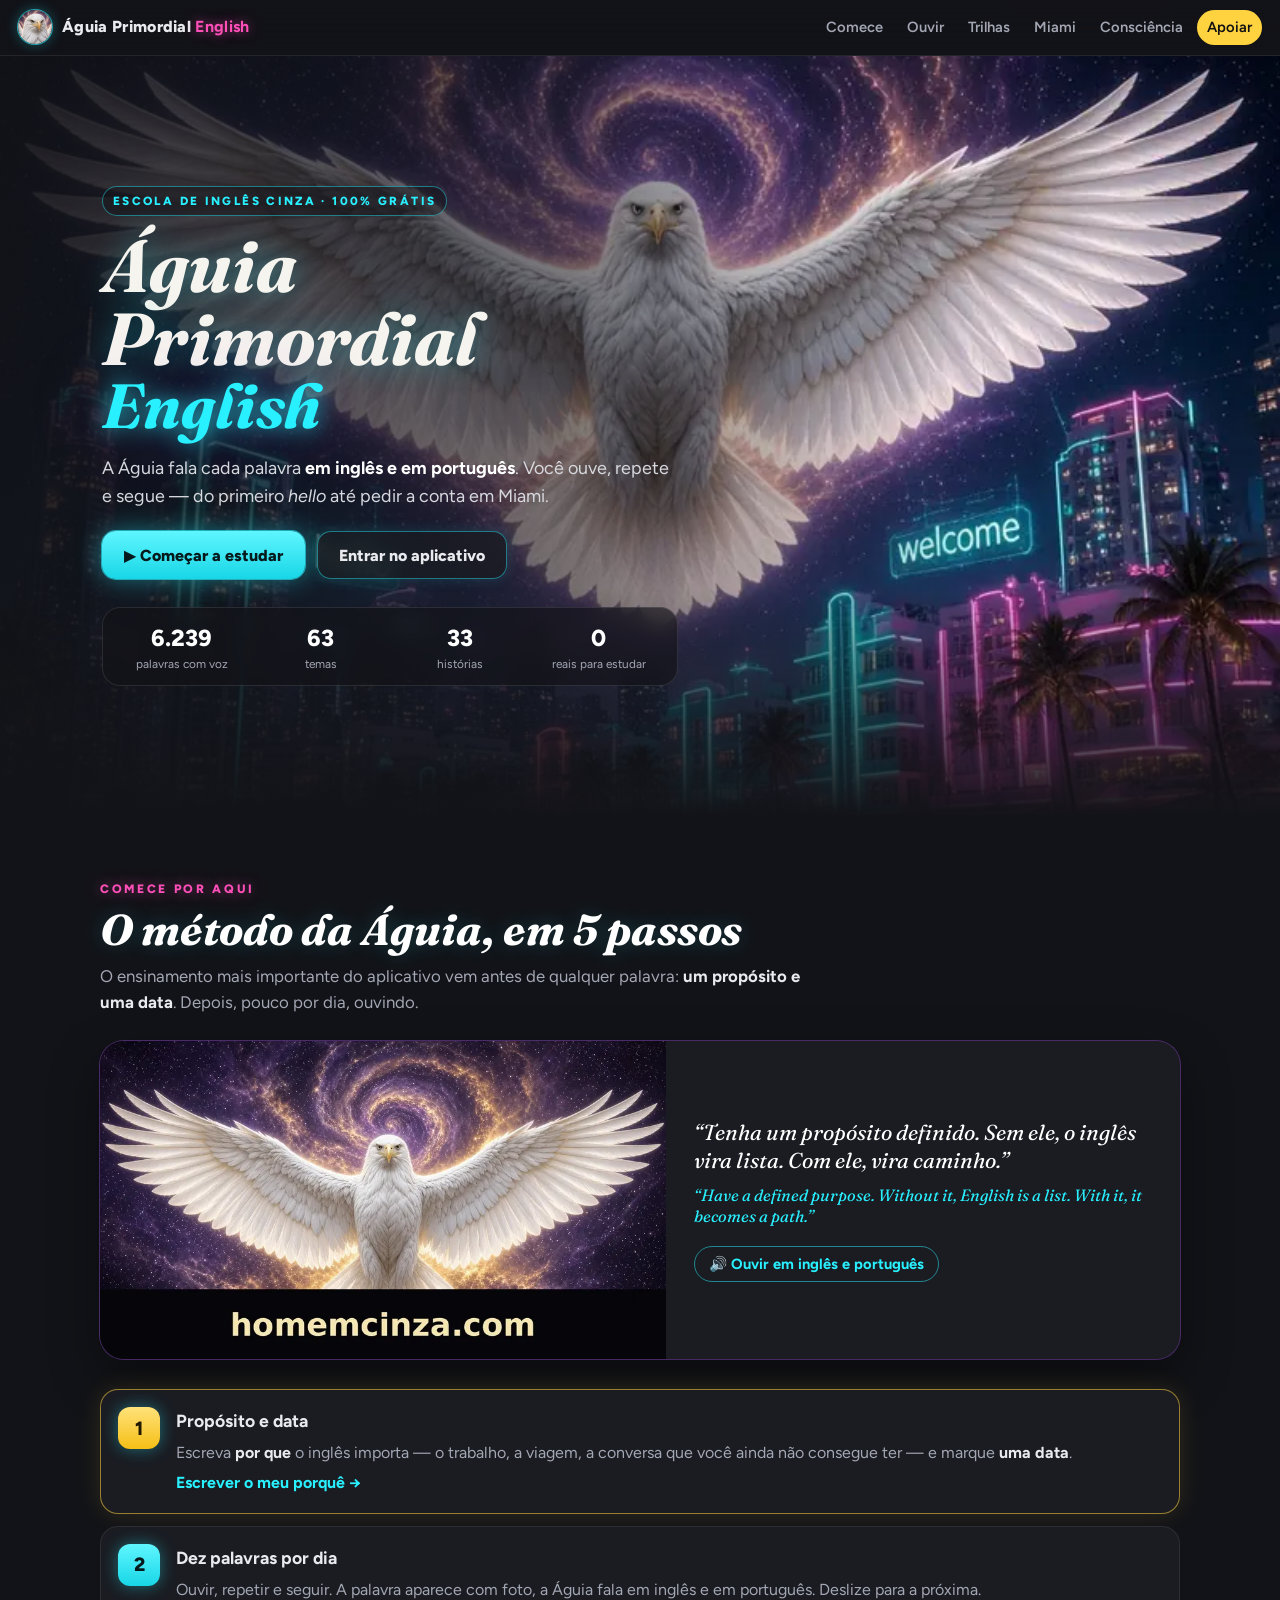
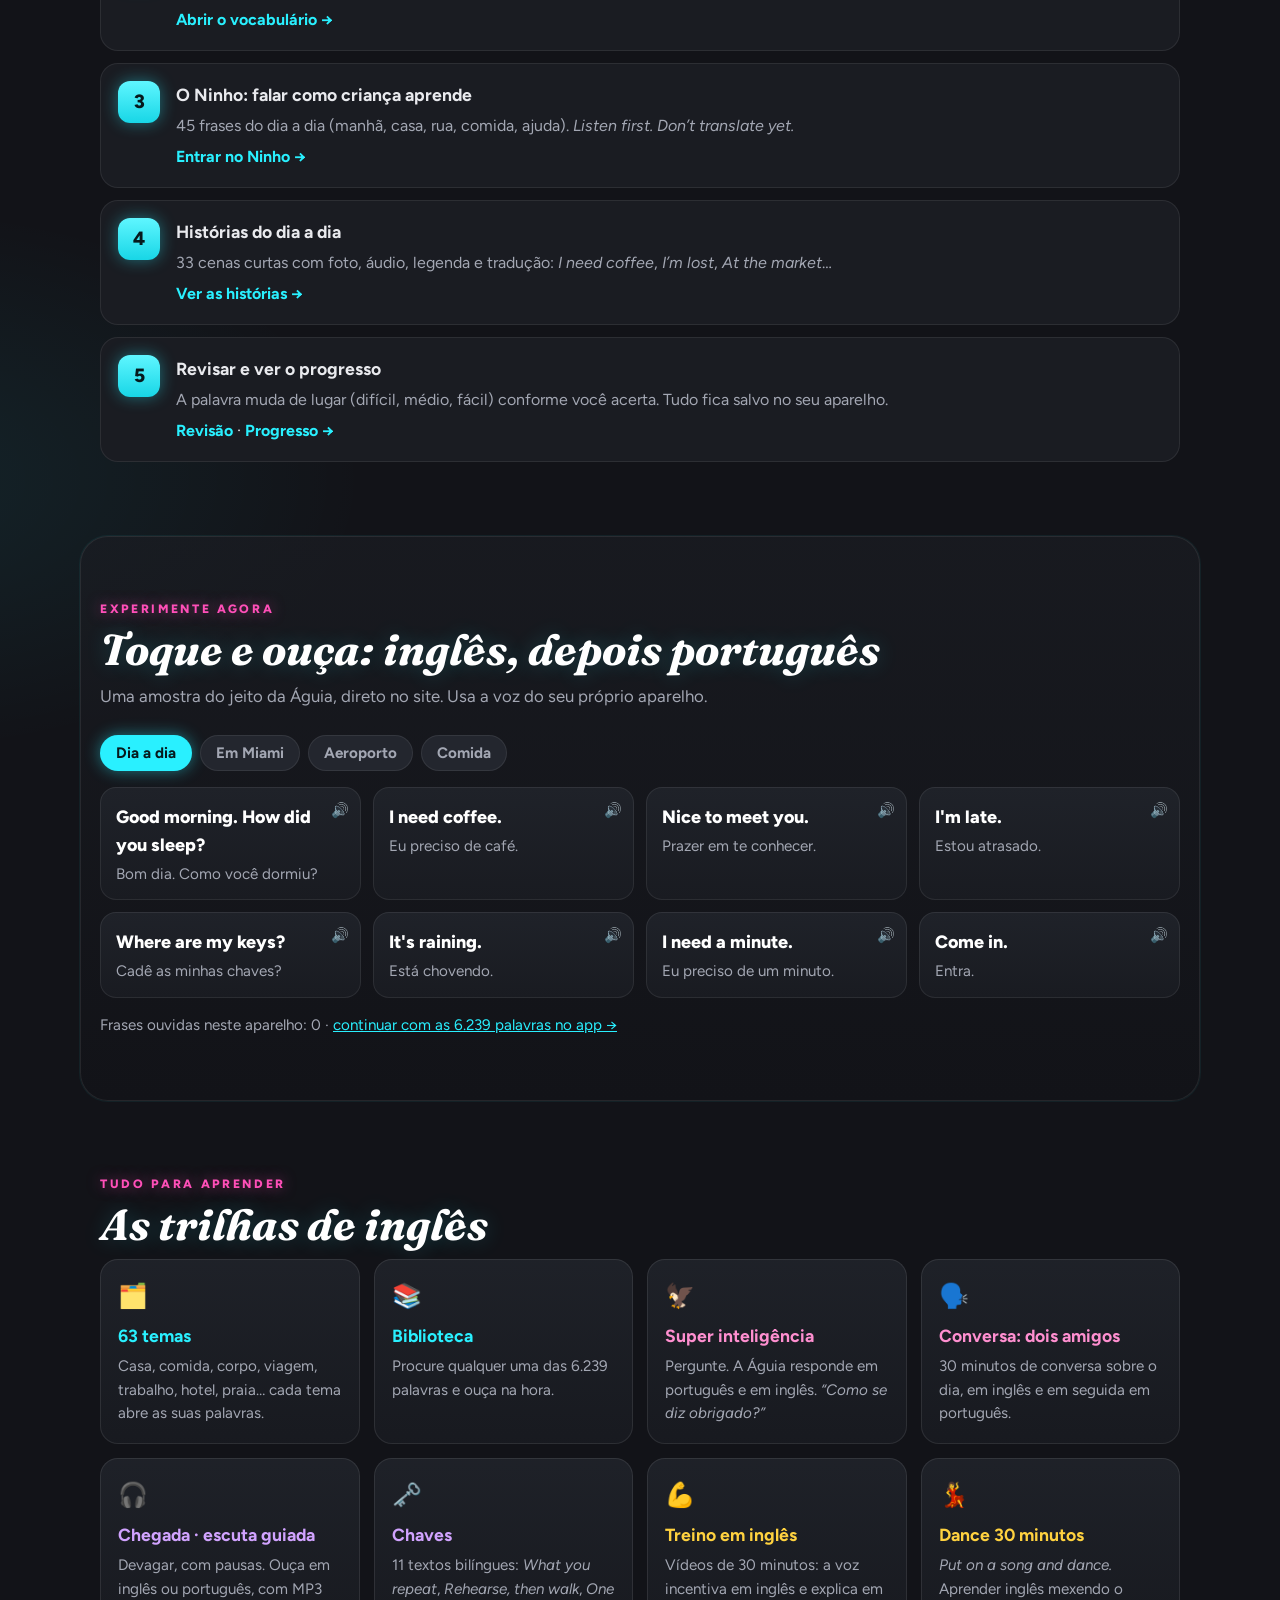
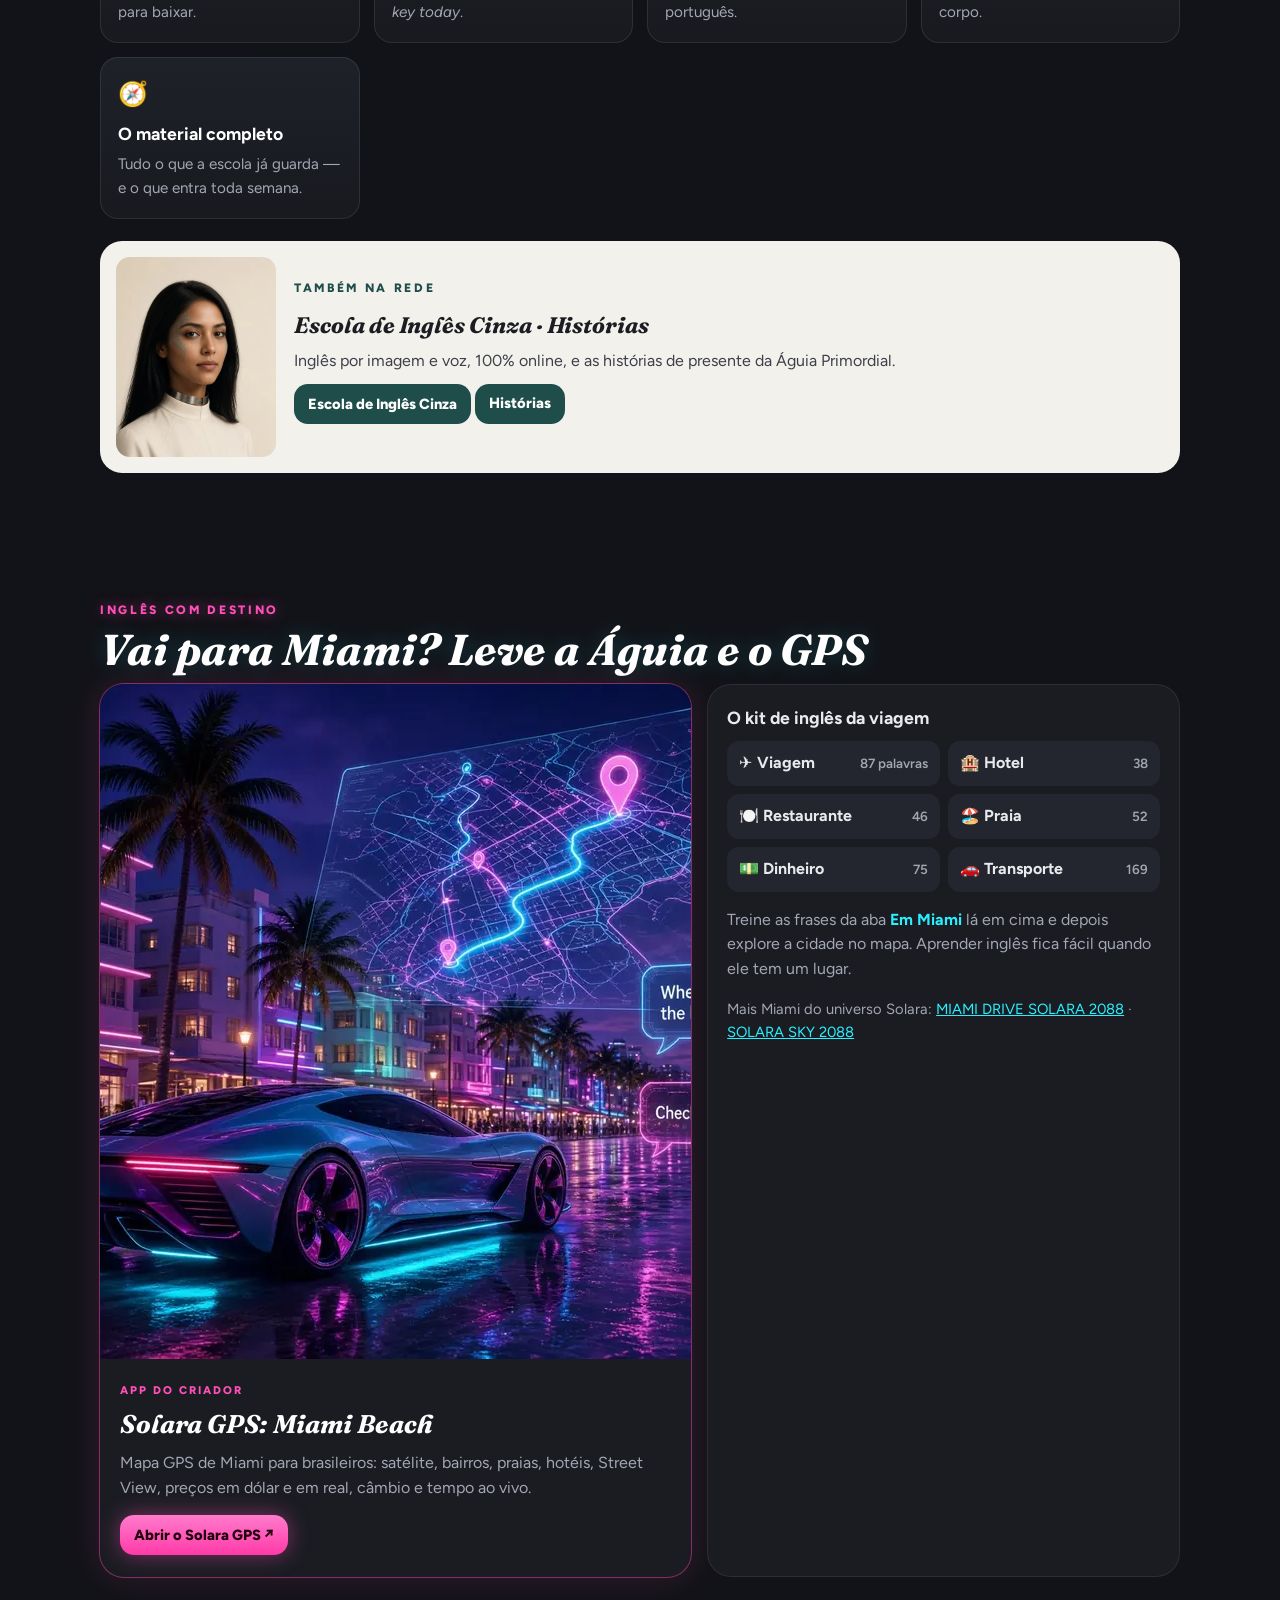
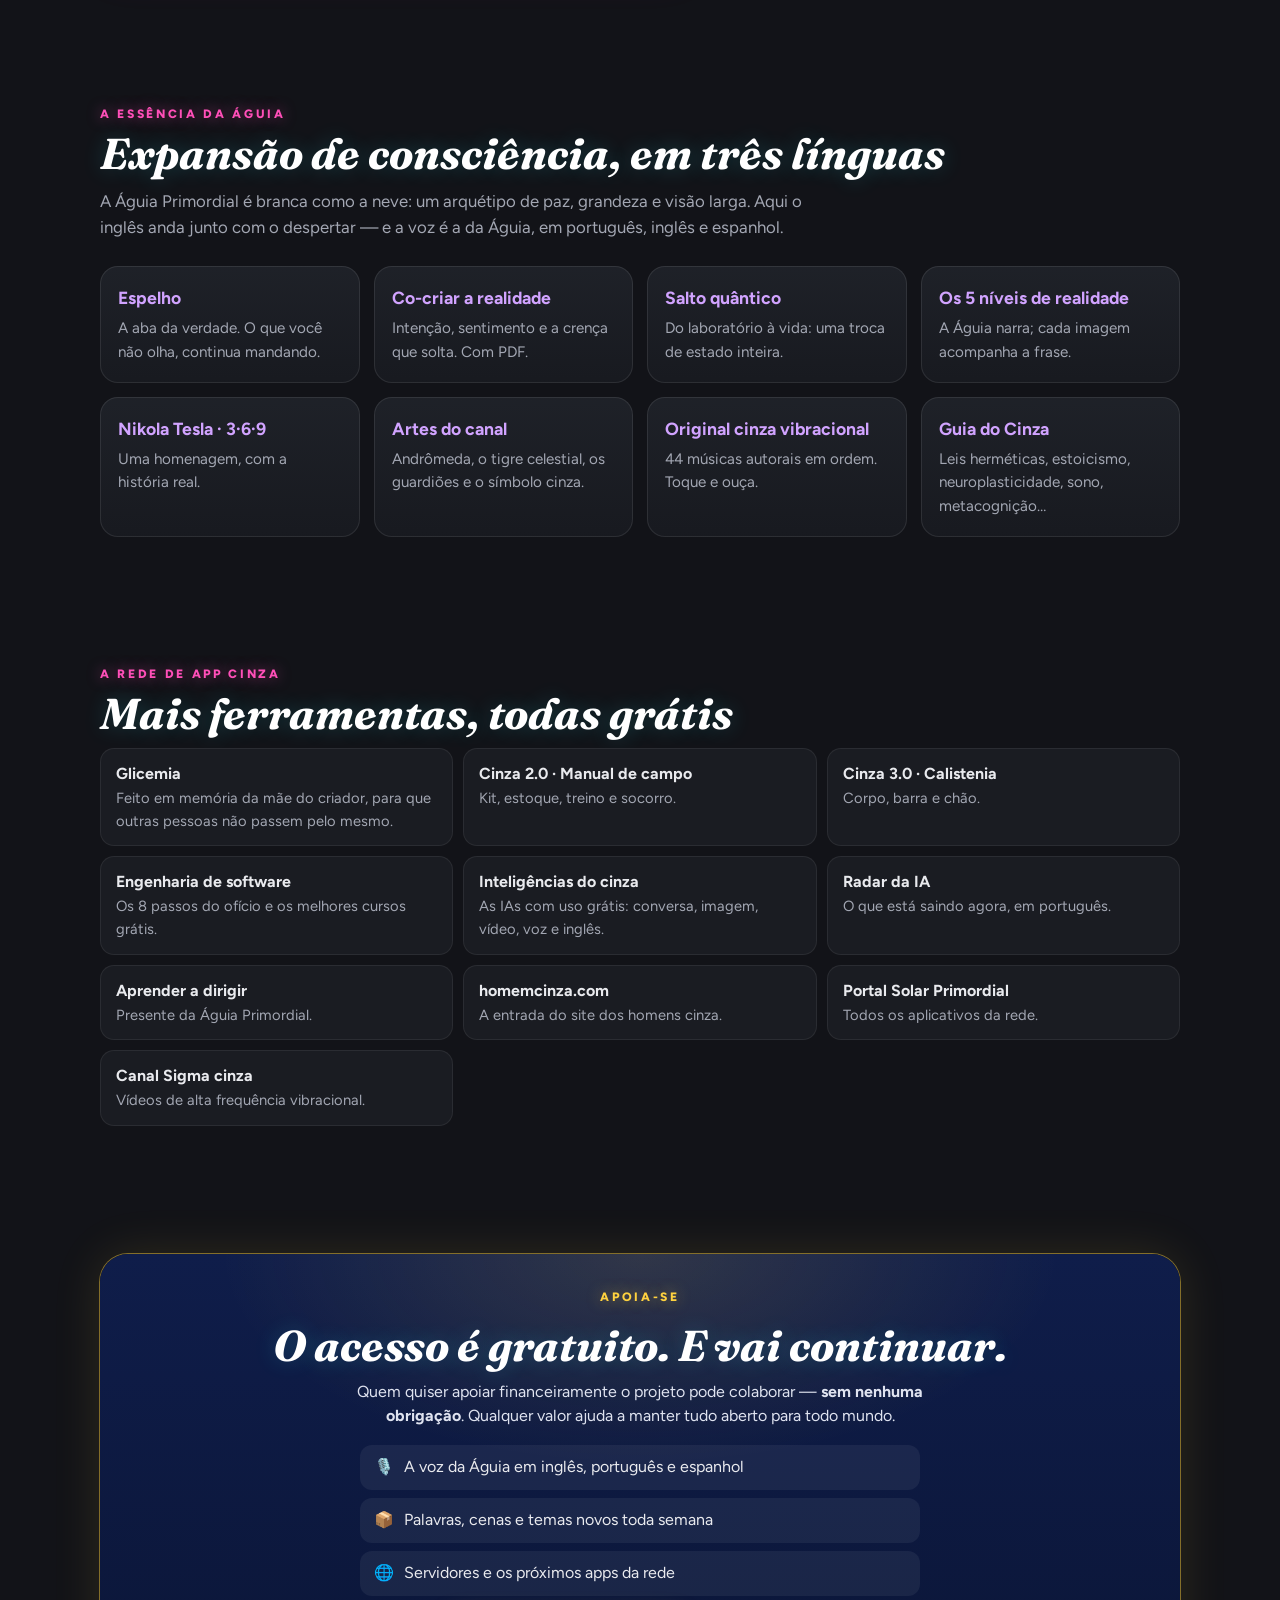
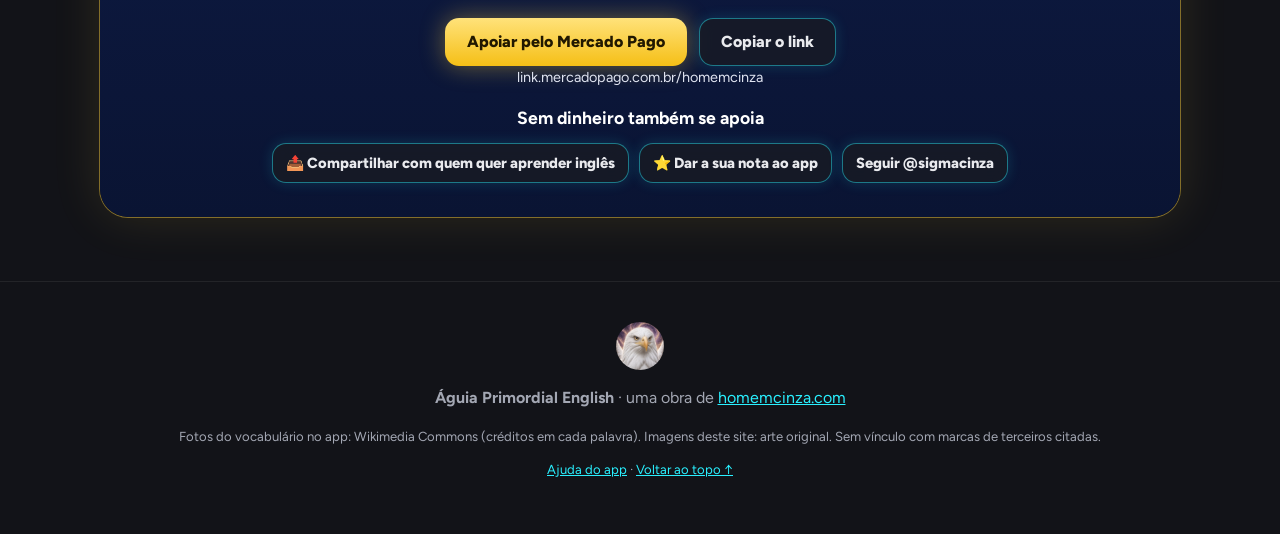
==== index.html @ a8b7db98 "Site Águia Primordial English: conteúdo reorganizado, Miami/Solara GPS, apoio e plano 19/11" ====
<!DOCTYPE html>
<html lang="pt-BR">
<head>
<meta charset="utf-8">
<meta name="viewport" content="width=device-width, initial-scale=1, viewport-fit=cover">
<title>Águia Primordial English · Inglês grátis com voz, do Brasil a Miami</title>
<meta name="description" content="Aprenda inglês ouvindo: a Águia Primordial fala cada palavra em inglês e em português. 6.239 palavras, 63 temas, histórias do dia a dia, frases para Miami. Grátis. homemcinza.com">
<meta name="theme-color" content="#121318">
<link rel="canonical" href="https://eusoudaquintadimensao-creator.github.io/aguia-primordial-english/">
<meta property="og:type" content="website">
<meta property="og:title" content="Águia Primordial English · Inglês grátis com voz">
<meta property="og:description" content="A Águia fala em inglês e em português. 6.239 palavras, 63 temas, histórias e o inglês de Miami. Grátis.">
<meta property="og:image" content="https://eusoudaquintadimensao-creator.github.io/aguia-primordial-english/img/og.jpg">
<meta property="og:image:width" content="1200"><meta property="og:image:height" content="630">
<meta name="twitter:card" content="summary_large_image">
<link rel="icon" href="img/icon-192.png">
<link rel="apple-touch-icon" href="img/apple-touch-icon.png">
<link rel="manifest" href="manifest.webmanifest">
<link rel="preload" as="image" href="img/hero-m.webp" media="(max-width: 760px)">
<link rel="preload" as="image" href="img/hero.webp" media="(min-width: 761px)">
<link rel="preconnect" href="https://fonts.googleapis.com"><link rel="preconnect" href="https://fonts.gstatic.com" crossorigin>
<link rel="stylesheet" href="https://fonts.googleapis.com/css2?family=Figtree:wght@400;600;700;800&family=Fraunces:ital,opsz,wght@1,9..144,600;1,9..144,700&display=swap">
<link rel="stylesheet" href="style.css">
</head>
<body>
<a class="pular" href="#comece">Pular para o conteúdo</a>
<header class="topo" id="topo">
  <a class="marca" href="#topo" aria-label="Início"><img src="img/aguia-olhar.webp" alt="" width="34" height="34"><span>Águia Primordial <b>English</b></span></a>
  <nav class="nav" aria-label="Seções">
    <a href="#comece">Comece</a><a href="#ouvir">Ouvir</a><a href="#trilhas">Trilhas</a><a href="#miami">Miami</a><a href="#consciencia">Consciência</a><a href="#apoie" class="nav-apoio">Apoiar</a>
  </nav>
</header>

<main>
<section class="hero">
  <picture>
    <source media="(max-width: 760px)" srcset="img/hero-m.webp">
    <img class="hero-img" src="img/hero.webp" alt="A Águia Primordial, branca, de asas abertas sobre uma Miami futurista de neon, com palavras em inglês flutuando" width="1600" height="900" fetchpriority="high">
  </picture>
  <div class="hero-txt">
    <p class="selo">ESCOLA DE INGLÊS CINZA · 100% GRÁTIS</p>
    <h1><span class="h-a">Águia Primordial</span><span class="h-b">English</span></h1>
    <p class="lead">A Águia fala cada palavra <b>em inglês e em português</b>. Você ouve, repete e segue — do primeiro <i>hello</i> até pedir a conta em Miami.</p>
    <div class="ctas">
      <a class="btn btn-ciano" href="https://zippy-pilot-pine-lotus.grok.me/feed" target="_blank" rel="noopener" data-ev="estudar">▶ Começar a estudar</a>
      <a class="btn btn-vidro" href="https://zippy-pilot-pine-lotus.grok.me/cinza" target="_blank" rel="noopener">Entrar no aplicativo</a>
    </div>
    <ul class="numeros" aria-label="O acervo">
      <li><b data-n="6239">6.239</b><span>palavras com voz</span></li>
      <li><b data-n="63">63</b><span>temas</span></li>
      <li><b data-n="33">33</b><span>histórias</span></li>
      <li><b>0</b><span>reais para estudar</span></li>
    </ul>
  </div>
</section>

<!-- 1. O MAIS IMPORTANTE PRIMEIRO -->
<section class="bloco" id="comece">
  <p class="olho">COMECE POR AQUI</p>
  <h2>O método da Águia, em 5 passos</h2>
  <p class="sub">O ensinamento mais importante do aplicativo vem antes de qualquer palavra: <b>um propósito e uma data</b>. Depois, pouco por dia, ouvindo.</p>

  <figure class="citacao">
    <img src="img/aguia-asas.webp" alt="" loading="lazy" width="900" height="506">
    <blockquote>
      <p>“Tenha um propósito definido. Sem ele, o inglês vira lista. Com ele, vira caminho.”</p>
      <p class="en" lang="en">“Have a defined purpose. Without it, English is a list. With it, it becomes a path.”</p>
      <button class="ouvir-cit" type="button" data-en="Have a defined purpose. Without it, English is a list. With it, it becomes a path." data-pt="Tenha um propósito definido. Sem ele, o inglês vira lista. Com ele, vira caminho.">🔊 Ouvir em inglês e português</button>
    </blockquote>
  </figure>

  <ol class="passos">
    <li><span class="n">1</span><div><h3>Propósito e data</h3><p>Escreva <b>por que</b> o inglês importa — o trabalho, a viagem, a conversa que você ainda não consegue ter — e marque <b>uma data</b>.</p><a href="https://zippy-pilot-pine-lotus.grok.me/plans" target="_blank" rel="noopener">Escrever o meu porquê →</a></div></li>
    <li><span class="n">2</span><div><h3>Dez palavras por dia</h3><p>Ouvir, repetir e seguir. A palavra aparece com foto, a Águia fala em inglês e em português. Deslize para a próxima.</p><a href="https://zippy-pilot-pine-lotus.grok.me/play/todas" target="_blank" rel="noopener">Abrir o vocabulário →</a></div></li>
    <li><span class="n">3</span><div><h3>O Ninho: falar como criança aprende</h3><p>45 frases do dia a dia (manhã, casa, rua, comida, ajuda). <i>Listen first. Don’t translate yet.</i></p><a href="https://zippy-pilot-pine-lotus.grok.me/ninho" target="_blank" rel="noopener">Entrar no Ninho →</a></div></li>
    <li><span class="n">4</span><div><h3>Histórias do dia a dia</h3><p>33 cenas curtas com foto, áudio, legenda e tradução: <i>I need coffee</i>, <i>I’m lost</i>, <i>At the market</i>…</p><a href="https://zippy-pilot-pine-lotus.grok.me/stories" target="_blank" rel="noopener">Ver as histórias →</a></div></li>
    <li><span class="n">5</span><div><h3>Revisar e ver o progresso</h3><p>A palavra muda de lugar (difícil, médio, fácil) conforme você acerta. Tudo fica salvo no seu aparelho.</p><a href="https://zippy-pilot-pine-lotus.grok.me/revisao" target="_blank" rel="noopener">Revisão</a> · <a href="https://zippy-pilot-pine-lotus.grok.me/progress" target="_blank" rel="noopener">Progresso →</a></div></li>
  </ol>
</section>

<!-- 2. EXPERIMENTE AQUI -->
<section class="bloco vidro" id="ouvir">
  <p class="olho">EXPERIMENTE AGORA</p>
  <h2>Toque e ouça: inglês, depois português</h2>
  <p class="sub">Uma amostra do jeito da Águia, direto no site. Usa a voz do seu próprio aparelho.</p>
  <div class="abas" role="tablist">
    <button role="tab" aria-selected="true" data-cat="dia">Dia a dia</button>
    <button role="tab" aria-selected="false" data-cat="miami">Em Miami</button>
    <button role="tab" aria-selected="false" data-cat="aeroporto">Aeroporto</button>
    <button role="tab" aria-selected="false" data-cat="comida">Comida</button>
  </div>
  <div class="cartoes" id="cartoes" aria-live="polite"></div>
  <p class="contagem">Frases ouvidas neste aparelho: <span id="ouvidas">0</span> · <a href="https://zippy-pilot-pine-lotus.grok.me/play/todas" target="_blank" rel="noopener">continuar com as 6.239 palavras no app →</a></p>
</section>

<!-- 3. TRILHAS DE INGLÊS -->
<section class="bloco" id="trilhas">
  <p class="olho">TUDO PARA APRENDER</p>
  <h2>As trilhas de inglês</h2>
  <div class="grade">
    <a class="card c-ciano" href="https://zippy-pilot-pine-lotus.grok.me/temas" target="_blank" rel="noopener"><span class="ic">🗂️</span><h3>63 temas</h3><p>Casa, comida, corpo, viagem, trabalho, hotel, praia… cada tema abre as suas palavras.</p></a>
    <a class="card c-ciano" href="https://zippy-pilot-pine-lotus.grok.me/library" target="_blank" rel="noopener"><span class="ic">📚</span><h3>Biblioteca</h3><p>Procure qualquer uma das 6.239 palavras e ouça na hora.</p></a>
    <a class="card c-rosa" href="https://zippy-pilot-pine-lotus.grok.me/ia" target="_blank" rel="noopener"><span class="ic">🦅</span><h3>Super inteligência</h3><p>Pergunte. A Águia responde em português e em inglês. <i>“Como se diz obrigado?”</i></p></a>
    <a class="card c-rosa" href="https://zippy-pilot-pine-lotus.grok.me/conversa" target="_blank" rel="noopener"><span class="ic">🗣️</span><h3>Conversa: dois amigos</h3><p>30 minutos de conversa sobre o dia, em inglês e em seguida em português.</p></a>
    <a class="card c-roxo" href="https://zippy-pilot-pine-lotus.grok.me/silence" target="_blank" rel="noopener"><span class="ic">🎧</span><h3>Chegada · escuta guiada</h3><p>Devagar, com pausas. Ouça em inglês ou português, com MP3 para baixar.</p></a>
    <a class="card c-roxo" href="https://zippy-pilot-pine-lotus.grok.me/keys" target="_blank" rel="noopener"><span class="ic">🗝️</span><h3>Chaves</h3><p>11 textos bilíngues: <i>What you repeat</i>, <i>Rehearse, then walk</i>, <i>One key today</i>.</p></a>
    <a class="card c-ouro" href="https://zippy-pilot-pine-lotus.grok.me/treino30" target="_blank" rel="noopener"><span class="ic">💪</span><h3>Treino em inglês</h3><p>Vídeos de 30 minutos: a voz incentiva em inglês e explica em português.</p></a>
    <a class="card c-ouro" href="https://zippy-pilot-pine-lotus.grok.me/danca" target="_blank" rel="noopener"><span class="ic">💃</span><h3>Dance 30 minutos</h3><p><i>Put on a song and dance.</i> Aprender inglês mexendo o corpo.</p></a>
    <a class="card" href="https://zippy-pilot-pine-lotus.grok.me/material" target="_blank" rel="noopener"><span class="ic">🧭</span><h3>O material completo</h3><p>Tudo o que a escola já guarda — e o que entra toda semana.</p></a>
  </div>
  <div class="mira">
    <img src="img/mira.webp" alt="Mira, apresentadora do inglês por imagem e voz" loading="lazy" width="480" height="720">
    <div><p class="olho">TAMBÉM NA REDE</p><h3>Escola de Inglês Cinza · Histórias</h3><p>Inglês por imagem e voz, 100% online, e as histórias de presente da Águia Primordial.</p>
      <p class="links"><a class="btn btn-vidro sm" href="https://royal-pepper-mountain-oasis.grok.me" target="_blank" rel="noopener">Escola de Inglês Cinza</a> <a class="btn btn-vidro sm" href="https://green-lilac-lilac-shadow.grok.me" target="_blank" rel="noopener">Histórias</a></p></div>
  </div>
</section>

<!-- 4. MIAMI -->
<section class="bloco miami" id="miami">
  <p class="olho">INGLÊS COM DESTINO</p>
  <h2>Vai para Miami? Leve a Águia e o GPS</h2>
  <div class="miami-grid">
    <a class="miami-card" href="https://solara-gps-miami-beach.conhecimento-solar.workers.dev/" target="_blank" rel="noopener">
      <img src="img/miami-gps.webp" alt="Ocean Drive futurista com mapa GPS holográfico e frases em inglês" loading="lazy" width="900" height="675">
      <div><span class="tag">APP DO CRIADOR</span><h3>Solara GPS: Miami Beach</h3><p>Mapa GPS de Miami para brasileiros: satélite, bairros, praias, hotéis, Street View, preços em dólar e em real, câmbio e tempo ao vivo.</p><span class="btn btn-rosa sm">Abrir o Solara GPS ↗</span></div>
    </a>
    <div class="kit">
      <h3>O kit de inglês da viagem</h3>
      <ul>
        <li><a href="https://zippy-pilot-pine-lotus.grok.me/temas" target="_blank" rel="noopener">✈️ Viagem <small>87 palavras</small></a></li>
        <li><a href="https://zippy-pilot-pine-lotus.grok.me/temas" target="_blank" rel="noopener">🏨 Hotel <small>38</small></a></li>
        <li><a href="https://zippy-pilot-pine-lotus.grok.me/temas" target="_blank" rel="noopener">🍽️ Restaurante <small>46</small></a></li>
        <li><a href="https://zippy-pilot-pine-lotus.grok.me/temas" target="_blank" rel="noopener">🏖️ Praia <small>52</small></a></li>
        <li><a href="https://zippy-pilot-pine-lotus.grok.me/temas" target="_blank" rel="noopener">💵 Dinheiro <small>75</small></a></li>
        <li><a href="https://zippy-pilot-pine-lotus.grok.me/temas" target="_blank" rel="noopener">🚗 Transporte <small>169</small></a></li>
      </ul>
      <p class="dica">Treine as frases da aba <b>Em Miami</b> lá em cima e depois explore a cidade no mapa. Aprender inglês fica fácil quando ele tem um lugar.</p>
      <p class="mais">Mais Miami do universo Solara: <a href="https://miami-drive-solara-2088.conhecimento-solar.workers.dev" target="_blank" rel="noopener">MIAMI DRIVE SOLARA 2088</a> · <a href="https://solara-sky-2088.conhecimento-solar.workers.dev" target="_blank" rel="noopener">SOLARA SKY 2088</a></p>
    </div>
  </div>
</section>

<!-- 5. A ESSÊNCIA -->
<section class="bloco" id="consciencia">
  <p class="olho">A ESSÊNCIA DA ÁGUIA</p>
  <h2>Expansão de consciência, em três línguas</h2>
  <p class="sub">A Águia Primordial é branca como a neve: um arquétipo de paz, grandeza e visão larga. Aqui o inglês anda junto com o despertar — e a voz é a da Águia, em português, inglês e espanhol.</p>
  <div class="grade g-sm">
    <a class="card c-roxo" href="https://zippy-pilot-pine-lotus.grok.me/espelho" target="_blank" rel="noopener"><h3>Espelho</h3><p>A aba da verdade. O que você não olha, continua mandando.</p></a>
    <a class="card c-roxo" href="https://zippy-pilot-pine-lotus.grok.me/portal" target="_blank" rel="noopener"><h3>Co-criar a realidade</h3><p>Intenção, sentimento e a crença que solta. Com PDF.</p></a>
    <a class="card c-roxo" href="https://zippy-pilot-pine-lotus.grok.me/salto" target="_blank" rel="noopener"><h3>Salto quântico</h3><p>Do laboratório à vida: uma troca de estado inteira.</p></a>
    <a class="card c-roxo" href="https://zippy-pilot-pine-lotus.grok.me/niveis" target="_blank" rel="noopener"><h3>Os 5 níveis de realidade</h3><p>A Águia narra; cada imagem acompanha a frase.</p></a>
    <a class="card c-roxo" href="https://zippy-pilot-pine-lotus.grok.me/tesla" target="_blank" rel="noopener"><h3>Nikola Tesla · 3·6·9</h3><p>Uma homenagem, com a história real.</p></a>
    <a class="card c-roxo" href="https://zippy-pilot-pine-lotus.grok.me/artes" target="_blank" rel="noopener"><h3>Artes do canal</h3><p>Andrômeda, o tigre celestial, os guardiões e o símbolo cinza.</p></a>
    <a class="card c-roxo" href="https://zippy-pilot-pine-lotus.grok.me/vibracional" target="_blank" rel="noopener"><h3>Original cinza vibracional</h3><p>44 músicas autorais em ordem. Toque e ouça.</p></a>
    <a class="card c-roxo" href="https://zippy-pilot-pine-lotus.grok.me/cinza" target="_blank" rel="noopener"><h3>Guia do Cinza</h3><p>Leis herméticas, estoicismo, neuroplasticidade, sono, metacognição…</p></a>
  </div>
</section>

<!-- 6. REDE / UTILIDADES -->
<section class="bloco" id="rede">
  <p class="olho">A REDE DE APP CINZA</p>
  <h2>Mais ferramentas, todas grátis</h2>
  <div class="lista">
    <a href="https://zippy-pilot-pine-lotus.grok.me/glicemia" target="_blank" rel="noopener"><b>Glicemia</b><span>Feito em memória da mãe do criador, para que outras pessoas não passem pelo mesmo.</span></a>
    <a href="https://zippy-pilot-pine-lotus.grok.me/campo" target="_blank" rel="noopener"><b>Cinza 2.0 · Manual de campo</b><span>Kit, estoque, treino e socorro.</span></a>
    <a href="https://zippy-pilot-pine-lotus.grok.me/calistenia" target="_blank" rel="noopener"><b>Cinza 3.0 · Calistenia</b><span>Corpo, barra e chão.</span></a>
    <a href="https://zippy-pilot-pine-lotus.grok.me/engenharia" target="_blank" rel="noopener"><b>Engenharia de software</b><span>Os 8 passos do ofício e os melhores cursos grátis.</span></a>
    <a href="https://zippy-pilot-pine-lotus.grok.me/inteligencias" target="_blank" rel="noopener"><b>Inteligências do cinza</b><span>As IAs com uso grátis: conversa, imagem, vídeo, voz e inglês.</span></a>
    <a href="https://zippy-pilot-pine-lotus.grok.me/radar" target="_blank" rel="noopener"><b>Radar da IA</b><span>O que está saindo agora, em português.</span></a>
    <a href="https://cloud-craft-berry-birch.grok.me" target="_blank" rel="noopener"><b>Aprender a dirigir</b><span>Presente da Águia Primordial.</span></a>
    <a href="https://homemcinza.com/" target="_blank" rel="noopener"><b>homemcinza.com</b><span>A entrada do site dos homens cinza.</span></a>
    <a href="https://rede-de-app.conhecimento-solar.workers.dev/" target="_blank" rel="noopener"><b>Portal Solar Primordial</b><span>Todos os aplicativos da rede.</span></a>
    <a href="https://www.youtube.com/@sigmacinza" target="_blank" rel="noopener"><b>Canal Sigma cinza</b><span>Vídeos de alta frequência vibracional.</span></a>
  </div>
</section>

<!-- 7. APOIO -->
<section class="bloco apoio" id="apoie">
  <div class="apoio-box">
    <p class="olho">APOIA-SE</p>
    <h2>O acesso é gratuito. E vai continuar.</h2>
    <p>Quem quiser apoiar financeiramente o projeto pode colaborar — <b>sem nenhuma obrigação</b>. Qualquer valor ajuda a manter tudo aberto para todo mundo.</p>
    <ul class="destino">
      <li><span>🎙️</span>A voz da Águia em inglês, português e espanhol</li>
      <li><span>📦</span>Palavras, cenas e temas novos toda semana</li>
      <li><span>🌐</span>Servidores e os próximos apps da rede</li>
    </ul>
    <div class="ctas">
      <a class="btn btn-ouro" href="https://link.mercadopago.com.br/homemcinza" target="_blank" rel="noopener" data-ev="apoio">Apoiar pelo Mercado Pago</a>
      <button class="btn btn-vidro" type="button" id="copiar" data-link="https://link.mercadopago.com.br/homemcinza">Copiar o link</button>
    </div>
    <p class="link-mp">link.mercadopago.com.br/homemcinza</p>
    <h3>Sem dinheiro também se apoia</h3>
    <div class="gratis">
      <button class="btn btn-vidro sm" type="button" id="compartilhar">📤 Compartilhar com quem quer aprender inglês</button>
      <a class="btn btn-vidro sm" href="https://zippy-pilot-pine-lotus.grok.me/nota" target="_blank" rel="noopener">⭐ Dar a sua nota ao app</a>
      <a class="btn btn-vidro sm" href="https://www.tiktok.com/@sigmacinza" target="_blank" rel="noopener">Seguir @sigmacinza</a>
    </div>
  </div>
</section>
</main>

<footer class="rodape">
  <img src="img/aguia-olhar.webp" alt="" width="48" height="48" loading="lazy">
  <p><b>Águia Primordial English</b> · uma obra de <a href="https://homemcinza.com/" target="_blank" rel="noopener">homemcinza.com</a></p>
  <p class="peq">Fotos do vocabulário no app: Wikimedia Commons (créditos em cada palavra). Imagens deste site: arte original. Sem vínculo com marcas de terceiros citadas.</p>
  <p class="peq"><a href="https://zippy-pilot-pine-lotus.grok.me/ajuda" target="_blank" rel="noopener">Ajuda do app</a> · <a href="#topo">Voltar ao topo ↑</a></p>
</footer>
<script src="app.js" defer></script>
</body>
</html>
---- style.css ----
:root{--bg:#121318;--s1:#1a1c22;--s2:#23262e;--tx:#e9eaee;--mu:#a3a7b3;--ciano:#29f0ff;--rosa:#ff4fb8;--roxo:#b45cff;--ouro:#ffd23f;--neve:#f6f4ee;--r:18px;--sat:env(safe-area-inset-top,0px);--sab:env(safe-area-inset-bottom,0px)}
*{box-sizing:border-box}
html{scroll-behavior:smooth;scroll-padding-top:70px}
body{margin:0;font:400 16px/1.55 Figtree,system-ui,-apple-system,"Segoe UI",Roboto,sans-serif;color:var(--tx);
background:radial-gradient(1200px 600px at 85% -5%,rgba(180,92,255,.16),transparent 60%),radial-gradient(900px 500px at -10% 30%,rgba(41,240,255,.08),transparent 55%),var(--bg);-webkit-font-smoothing:antialiased;overflow-x:hidden}
a{color:var(--ciano)}
img{max-width:100%;display:block}
.pular{position:absolute;left:-999px}.pular:focus{left:12px;top:12px;z-index:99;background:#000;padding:8px 12px;border-radius:8px}
.topo{position:sticky;top:0;z-index:20;display:flex;align-items:center;justify-content:space-between;gap:12px;padding:calc(10px + var(--sat)) 18px 10px;background:rgba(18,19,24,.78);backdrop-filter:blur(14px);-webkit-backdrop-filter:blur(14px);border-bottom:1px solid rgba(255,255,255,.08)}
.marca{display:flex;align-items:center;gap:10px;color:var(--tx);text-decoration:none;font-weight:800;letter-spacing:.02em;white-space:nowrap}
.marca img{width:34px;height:34px;border-radius:50%;object-fit:cover;box-shadow:0 0 0 1px rgba(41,240,255,.6),0 0 14px rgba(41,240,255,.35)}
.marca b{color:var(--rosa);text-shadow:0 0 12px rgba(255,79,184,.6)}
.nav{display:flex;gap:4px;overflow-x:auto;scrollbar-width:none}
.nav::-webkit-scrollbar{display:none}
.nav a{color:var(--mu);text-decoration:none;font-weight:600;font-size:.92rem;padding:6px 10px;border-radius:999px;white-space:nowrap}
.nav a:hover{color:var(--tx);background:rgba(255,255,255,.06)}
.nav .nav-apoio{color:#111;background:var(--ouro)}
@media(max-width:760px){.nav a:not(.nav-apoio){display:none}.marca span{font-size:.95rem}}
/* hero */
.hero{position:relative;min-height:min(88vh,760px);display:flex;align-items:center;overflow:hidden;isolation:isolate}
.hero picture,.hero-img{position:absolute;inset:0;width:100%;height:100%}
.hero-img{object-fit:cover;object-position:70% 40%;z-index:-2;animation:respira 18s ease-in-out infinite alternate}
.hero::after{content:"";position:absolute;inset:0;z-index:-1;background:linear-gradient(90deg,rgba(18,19,24,.92) 0%,rgba(18,19,24,.55) 45%,transparent 75%),linear-gradient(0deg,var(--bg) 0%,transparent 30%)}
@keyframes respira{from{transform:scale(1)}to{transform:scale(1.06)}}
.hero-txt{padding:40px 22px;max-width:620px;margin-left:max(0px,calc((100vw - 1120px)/2))}
.selo{display:inline-block;margin:0 0 14px;font-size:.74rem;font-weight:800;letter-spacing:.2em;color:var(--ciano);border:1px solid rgba(41,240,255,.45);padding:5px 10px;border-radius:999px;background:rgba(18,19,24,.5)}
h1{margin:0;font-family:Fraunces,Georgia,serif;font-style:italic;font-weight:700;line-height:.98}
.h-a{display:block;font-size:clamp(2.6rem,7vw,4.6rem);color:var(--neve);text-shadow:0 0 30px rgba(41,240,255,.35)}
.h-b{display:block;font-size:clamp(2.2rem,6vw,3.9rem);color:var(--ciano);text-shadow:0 0 22px rgba(41,240,255,.75),0 0 80px rgba(180,92,255,.4)}
.lead{font-size:1.12rem;color:#d7d9df;margin:18px 0 22px}
.lead b{color:#fff}
.ctas{display:flex;flex-wrap:wrap;gap:12px}
.btn{display:inline-flex;align-items:center;justify-content:center;gap:8px;min-height:48px;padding:12px 22px;border-radius:14px;font:800 1rem/1.1 Figtree,system-ui,sans-serif;text-decoration:none;cursor:pointer;border:0;transition:transform .15s ease,box-shadow .2s}
.btn:hover{transform:translateY(-2px)}
.btn:active{transform:scale(.98)}
.btn.sm{min-height:40px;padding:9px 14px;font-size:.92rem}
.btn-ciano{background:linear-gradient(180deg,#5ff6ff,#18d6e6);color:#06191c;box-shadow:0 0 0 1px rgba(41,240,255,.6),0 0 26px rgba(41,240,255,.45)}
.btn-rosa{background:linear-gradient(180deg,#ff7ccc,#ff3aa8);color:#24000f;box-shadow:0 0 22px rgba(255,79,184,.45)}
.btn-ouro{background:linear-gradient(180deg,#ffe27a,#f5bf16);color:#211800;box-shadow:0 0 24px rgba(255,210,63,.4)}
.btn-vidro{background:rgba(26,28,34,.7);color:var(--tx);box-shadow:inset 0 0 0 1px rgba(41,240,255,.45),0 0 14px rgba(41,240,255,.15);backdrop-filter:blur(8px);-webkit-backdrop-filter:blur(8px)}
.numeros{list-style:none;display:grid;grid-template-columns:repeat(4,1fr);gap:8px;margin:28px 0 0;padding:14px;border-radius:var(--r);background:rgba(18,19,24,.62);box-shadow:inset 0 0 0 1px rgba(255,255,255,.1);backdrop-filter:blur(10px);-webkit-backdrop-filter:blur(10px)}
.numeros li{text-align:center}
.numeros b{display:block;font-size:1.45rem;color:#fff;font-weight:800}
.numeros span{font-size:.74rem;color:var(--mu);line-height:1.2;display:block}
@media(max-width:760px){
 .hero{min-height:auto;align-items:flex-end;padding-top:min(92vw,520px)}
 .hero-img{object-position:50% 0;height:auto;min-height:0;aspect-ratio:auto}
 .hero picture{position:absolute;inset:0 0 auto 0;height:auto}
 .hero::after{background:linear-gradient(0deg,var(--bg) 42%,rgba(18,19,24,.2) 70%,transparent 100%)}
 .hero-txt{padding:0 18px 28px}
 .ctas .btn{flex:1 1 100%}
 .numeros{grid-template-columns:repeat(2,1fr)}
}
/* blocos */
.bloco{max-width:1120px;margin:0 auto;padding:64px 20px}
.olho{margin:0 0 8px;font-size:.76rem;font-weight:800;letter-spacing:.22em;color:var(--rosa);text-shadow:0 0 14px rgba(255,79,184,.55)}
h2{margin:0 0 10px;font-family:Fraunces,Georgia,serif;font-style:italic;font-weight:700;font-size:clamp(1.8rem,4.4vw,2.7rem);line-height:1.08;color:#fff;text-shadow:0 0 22px rgba(41,240,255,.2)}
h3{margin:0 0 6px;font-size:1.1rem}
.sub{color:var(--mu);max-width:720px;margin:0 0 26px;font-size:1.05rem}
.sub b{color:var(--tx)}
.vidro{background:linear-gradient(180deg,rgba(26,28,34,.75),rgba(18,19,24,.6));border-radius:28px;box-shadow:inset 0 0 0 1px rgba(255,255,255,.08),0 0 0 1px rgba(41,240,255,.06);margin-top:10px;margin-bottom:10px}
.citacao{margin:0 0 30px;display:grid;grid-template-columns:1.1fr 1fr;border-radius:24px;overflow:hidden;background:var(--s1);box-shadow:0 0 0 1px rgba(180,92,255,.35),0 20px 50px rgba(0,0,0,.4)}
.citacao img{width:100%;height:100%;object-fit:cover;min-height:240px}
.citacao blockquote{margin:0;padding:28px;display:flex;flex-direction:column;justify-content:center;gap:10px}
.citacao p{margin:0;font-family:Fraunces,Georgia,serif;font-style:italic;font-size:1.35rem;line-height:1.3;color:#fff}
.citacao .en{font-size:1.02rem;color:var(--ciano)}
.ouvir-cit{align-self:flex-start;margin-top:8px;background:none;border:1px solid rgba(41,240,255,.5);color:var(--ciano);border-radius:999px;padding:8px 14px;font:700 .92rem Figtree,sans-serif;cursor:pointer}
@media(max-width:760px){.citacao{grid-template-columns:1fr}.citacao img{min-height:0;aspect-ratio:16/9}}
.passos{list-style:none;padding:0;margin:0;display:grid;gap:12px;counter-reset:p}
.passos li{display:flex;gap:16px;padding:18px;border-radius:var(--r);background:var(--s1);box-shadow:inset 0 0 0 1px rgba(255,255,255,.08)}
.passos li:first-child{box-shadow:inset 0 0 0 1px rgba(255,210,63,.55),0 0 26px rgba(255,210,63,.12)}
.passos .n{flex:0 0 42px;height:42px;border-radius:12px;display:grid;place-items:center;font-weight:800;font-size:1.2rem;color:#06191c;background:linear-gradient(180deg,#5ff6ff,#18d6e6);box-shadow:0 0 16px rgba(41,240,255,.4)}
.passos li:first-child .n{background:linear-gradient(180deg,#ffe27a,#f5bf16);color:#211800}
.passos p{margin:0 0 6px;color:var(--mu)}
.passos p b{color:var(--tx)}
.passos a{font-weight:700;text-decoration:none}
/* ouvir */
.abas{display:flex;gap:8px;flex-wrap:wrap;margin-bottom:16px}
.abas button{font:700 .95rem Figtree,sans-serif;color:var(--mu);background:var(--s2);border:0;border-radius:999px;padding:9px 16px;cursor:pointer;box-shadow:inset 0 0 0 1px rgba(255,255,255,.08)}
.abas button[aria-selected=true]{color:#06191c;background:var(--ciano);box-shadow:0 0 16px rgba(41,240,255,.45)}
.cartoes{display:grid;grid-template-columns:repeat(auto-fill,minmax(230px,1fr));gap:12px}
.frase{all:unset;cursor:pointer;display:flex;flex-direction:column;gap:4px;padding:16px 38px 14px 16px;border-radius:16px;background:linear-gradient(180deg,#1f2229,#191b21);box-shadow:inset 0 0 0 1px rgba(255,255,255,.08);transition:box-shadow .2s,transform .15s;position:relative}
.frase:hover,.frase:focus-visible{box-shadow:inset 0 0 0 1px rgba(41,240,255,.6),0 0 18px rgba(41,240,255,.18);transform:translateY(-2px)}
.frase .en{font-weight:800;font-size:1.12rem;color:#fff}
.frase .pt{color:var(--mu);font-size:.95rem}
.frase .som{position:absolute;right:12px;top:12px;font-size:.9rem;opacity:.7}
.frase.tocando{box-shadow:inset 0 0 0 2px var(--rosa),0 0 24px rgba(255,79,184,.35)}
.frase.ouvida .som::after{content:" ✓";color:var(--ciano)}
.contagem{color:var(--mu);margin:16px 0 0;font-size:.95rem}
/* trilhas */
.grade{display:grid;grid-template-columns:repeat(auto-fill,minmax(250px,1fr));gap:14px}
.g-sm{grid-template-columns:repeat(auto-fill,minmax(220px,1fr))}
.card{display:block;padding:18px;border-radius:var(--r);background:linear-gradient(180deg,rgba(31,34,41,.95),rgba(24,26,32,.95));text-decoration:none;color:var(--tx);box-shadow:inset 0 0 0 1px rgba(255,255,255,.09);transition:transform .18s,box-shadow .2s;--c:41,240,255}
.card:hover,.card:focus-visible{transform:translateY(-3px);box-shadow:inset 0 0 0 1px rgba(var(--c),.7),0 0 24px rgba(var(--c),.2)}
.card p{margin:0;color:var(--mu);font-size:.95rem}
.card .ic{font-size:1.5rem;display:block;margin-bottom:8px}
.card h3{color:#fff}
.c-ciano{--c:41,240,255}.c-rosa{--c:255,79,184}.c-roxo{--c:180,92,255}.c-ouro{--c:255,210,63}
.c-ciano h3{color:var(--ciano)}.c-rosa h3{color:#ff8fd0}.c-roxo h3{color:#d1a3ff}.c-ouro h3{color:var(--ouro)}
.mira{margin-top:22px;display:grid;grid-template-columns:160px 1fr;gap:18px;align-items:center;padding:16px;border-radius:22px;background:#f3f1ec;color:#1b1d22}
.mira img{border-radius:14px;width:160px;height:200px;object-fit:cover;object-position:top}
.mira .olho{color:#1e4d4a;text-shadow:none}.mira h3{color:#1b1d22;font-family:Fraunces,serif;font-style:italic;font-size:1.4rem}
.mira p{margin:0 0 10px;color:#3d4048}
.mira .btn-vidro{background:#1e4d4a;color:#fff;box-shadow:none}
@media(max-width:560px){.mira{grid-template-columns:96px 1fr}.mira img{width:96px;height:130px}}
/* miami */
.miami-grid{display:grid;grid-template-columns:1.25fr 1fr;gap:16px}
.miami-card{display:flex;flex-direction:column;border-radius:24px;overflow:hidden;background:var(--s1);text-decoration:none;color:var(--tx);box-shadow:0 0 0 1px rgba(255,79,184,.45),0 0 34px rgba(255,79,184,.15);transition:transform .2s}
.miami-card:hover{transform:translateY(-3px)}
.miami-card img{aspect-ratio:4/3;object-fit:cover;width:100%}
.miami-card>div{padding:18px 20px 22px}
.miami-card h3{font-family:Fraunces,serif;font-style:italic;font-size:1.6rem;color:#fff}
.miami-card p{color:var(--mu);margin:0 0 14px}
.tag{display:inline-block;font-size:.7rem;font-weight:800;letter-spacing:.18em;color:var(--rosa);margin-bottom:6px}
.kit{padding:20px;border-radius:24px;background:var(--s1);box-shadow:inset 0 0 0 1px rgba(255,255,255,.08)}
.kit ul{list-style:none;padding:0;margin:10px 0 14px;display:grid;grid-template-columns:1fr 1fr;gap:8px}
.kit li a{display:flex;justify-content:space-between;align-items:center;gap:6px;padding:10px 12px;border-radius:12px;background:var(--s2);color:var(--tx);text-decoration:none;font-weight:700}
.kit small{color:var(--mu);font-weight:600}
.dica{color:var(--mu)}.dica b{color:var(--ciano)}
.mais{font-size:.92rem;color:var(--mu)}
@media(max-width:820px){.miami-grid{grid-template-columns:1fr}}
/* rede */
.lista{display:grid;grid-template-columns:repeat(auto-fill,minmax(300px,1fr));gap:10px}
.lista a{display:flex;flex-direction:column;padding:14px 16px;border-radius:14px;background:var(--s1);text-decoration:none;box-shadow:inset 0 0 0 1px rgba(255,255,255,.07)}
.lista a:hover{box-shadow:inset 0 0 0 1px rgba(41,240,255,.55)}
.lista b{color:var(--tx)}.lista span{color:var(--mu);font-size:.92rem}
/* apoio */
.apoio-box{padding:34px 26px;border-radius:28px;text-align:center;background:radial-gradient(600px 300px at 50% 0,rgba(255,210,63,.14),transparent 70%),linear-gradient(180deg,#0f1d4a,#0a1433);box-shadow:0 0 0 1px rgba(255,210,63,.45),0 0 50px rgba(255,210,63,.12)}
.apoio-box .olho{color:var(--ouro);text-shadow:0 0 14px rgba(255,210,63,.5)}
.apoio-box>p{max-width:620px;margin:0 auto 16px;color:#dfe3f0}
.destino{list-style:none;padding:0;margin:0 auto 22px;max-width:560px;display:grid;gap:8px;text-align:left}
.destino li{display:flex;gap:10px;align-items:center;padding:10px 14px;border-radius:12px;background:rgba(255,255,255,.06)}
.apoio-box .ctas{justify-content:center}
.link-mp{font-size:.9rem;color:#aab3d1;margin:12px 0 26px;word-break:break-all}
.apoio-box h3{color:#fff;margin-bottom:12px}
.gratis{display:flex;flex-wrap:wrap;gap:10px;justify-content:center}
.rodape{text-align:center;padding:40px 20px calc(40px + var(--sab));color:var(--mu);border-top:1px solid rgba(255,255,255,.07)}
.rodape img{width:48px;height:48px;border-radius:50%;margin:0 auto 10px;object-fit:cover}
.rodape .peq{font-size:.82rem}
.aviso{position:fixed;left:50%;bottom:calc(20px + var(--sab));transform:translateX(-50%);background:#000;color:#fff;padding:10px 16px;border-radius:12px;box-shadow:0 0 0 1px var(--ciano);z-index:50;font-weight:700}
@media(prefers-reduced-motion:reduce){*{animation:none!important;transition:none!important;scroll-behavior:auto!important}}
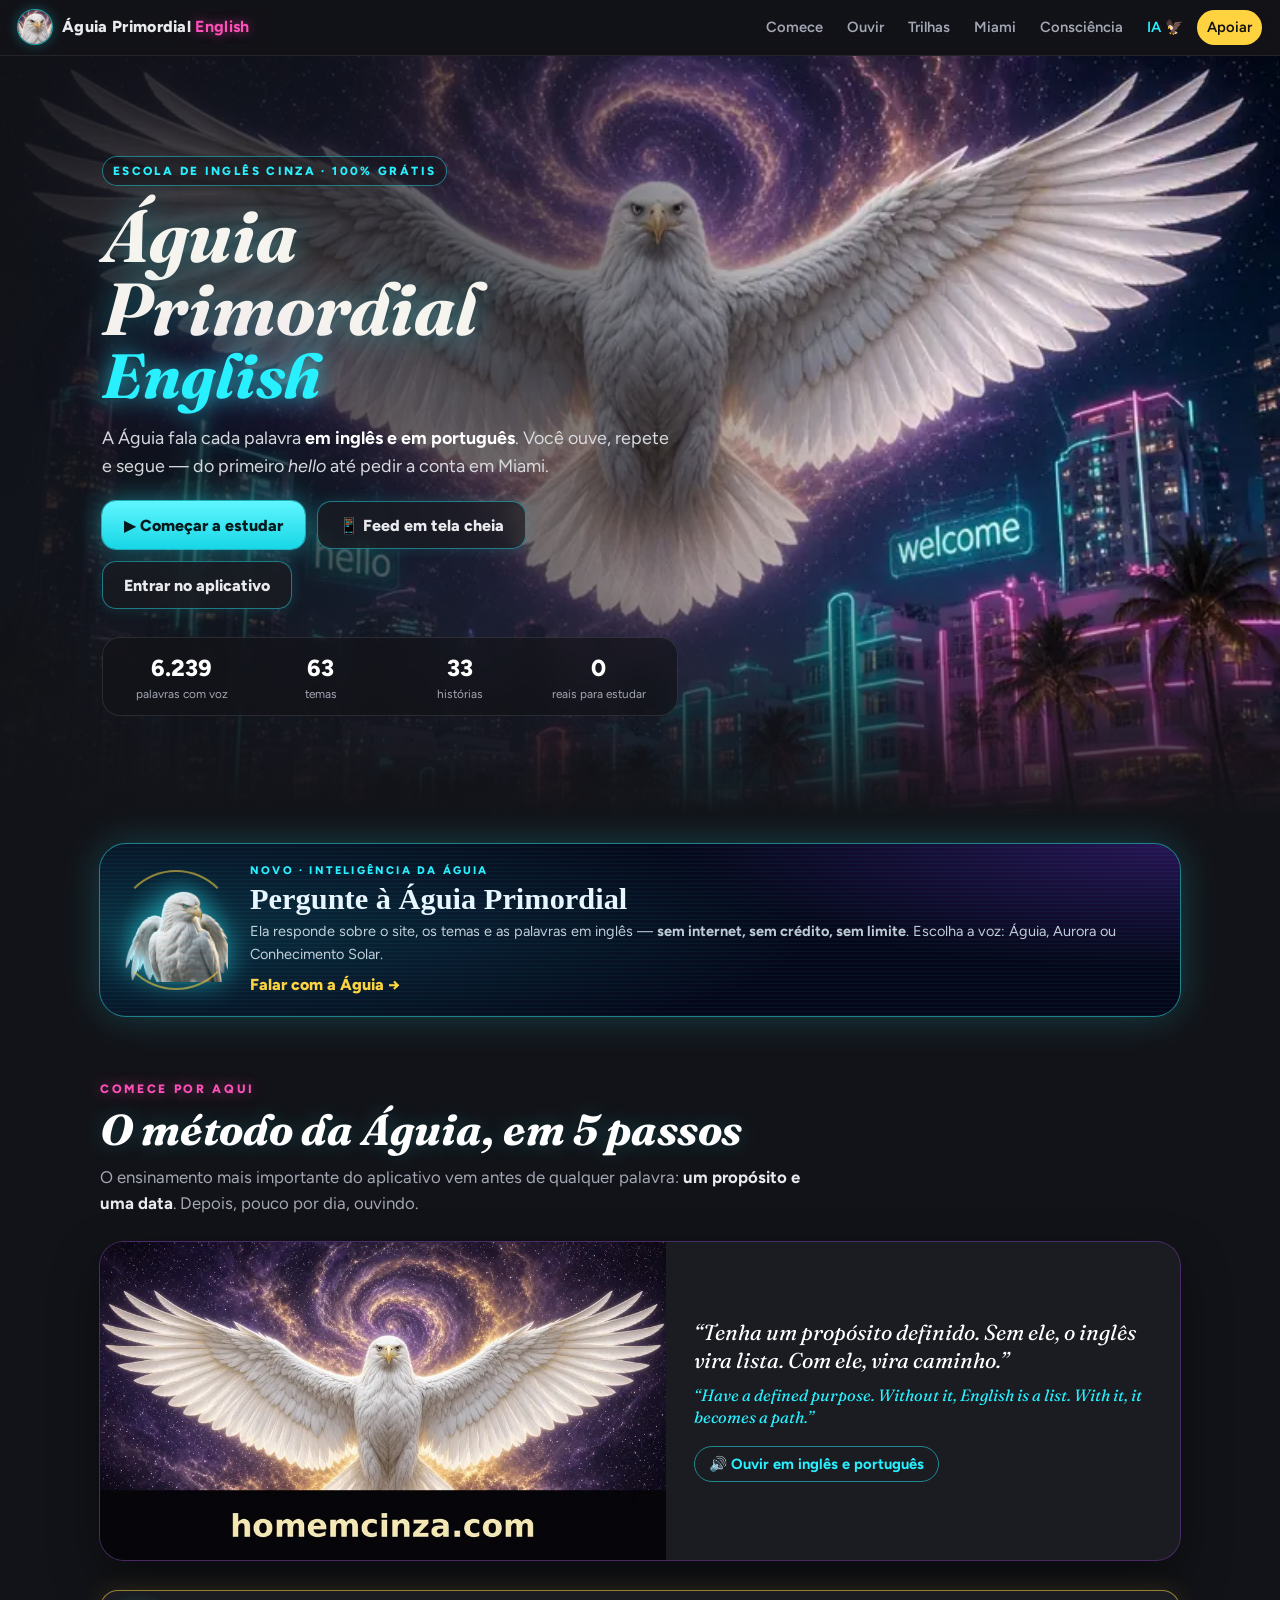
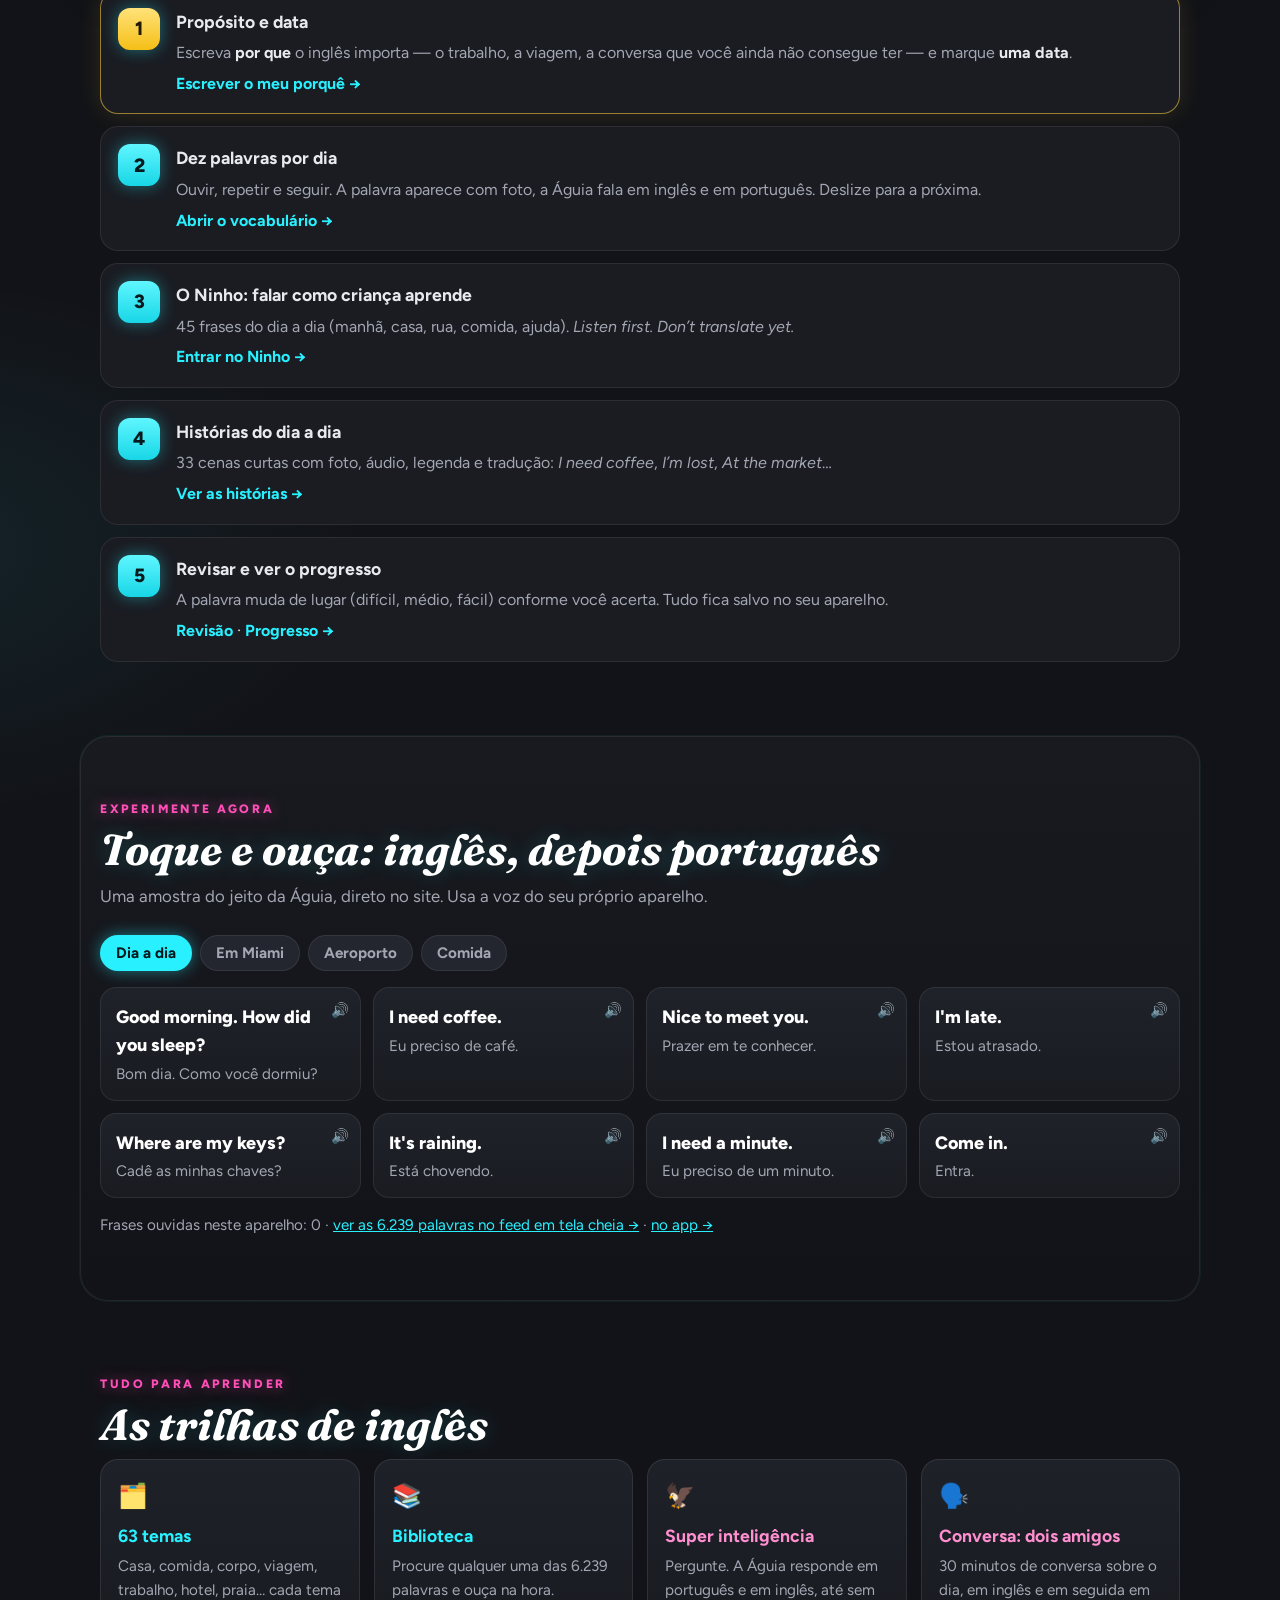
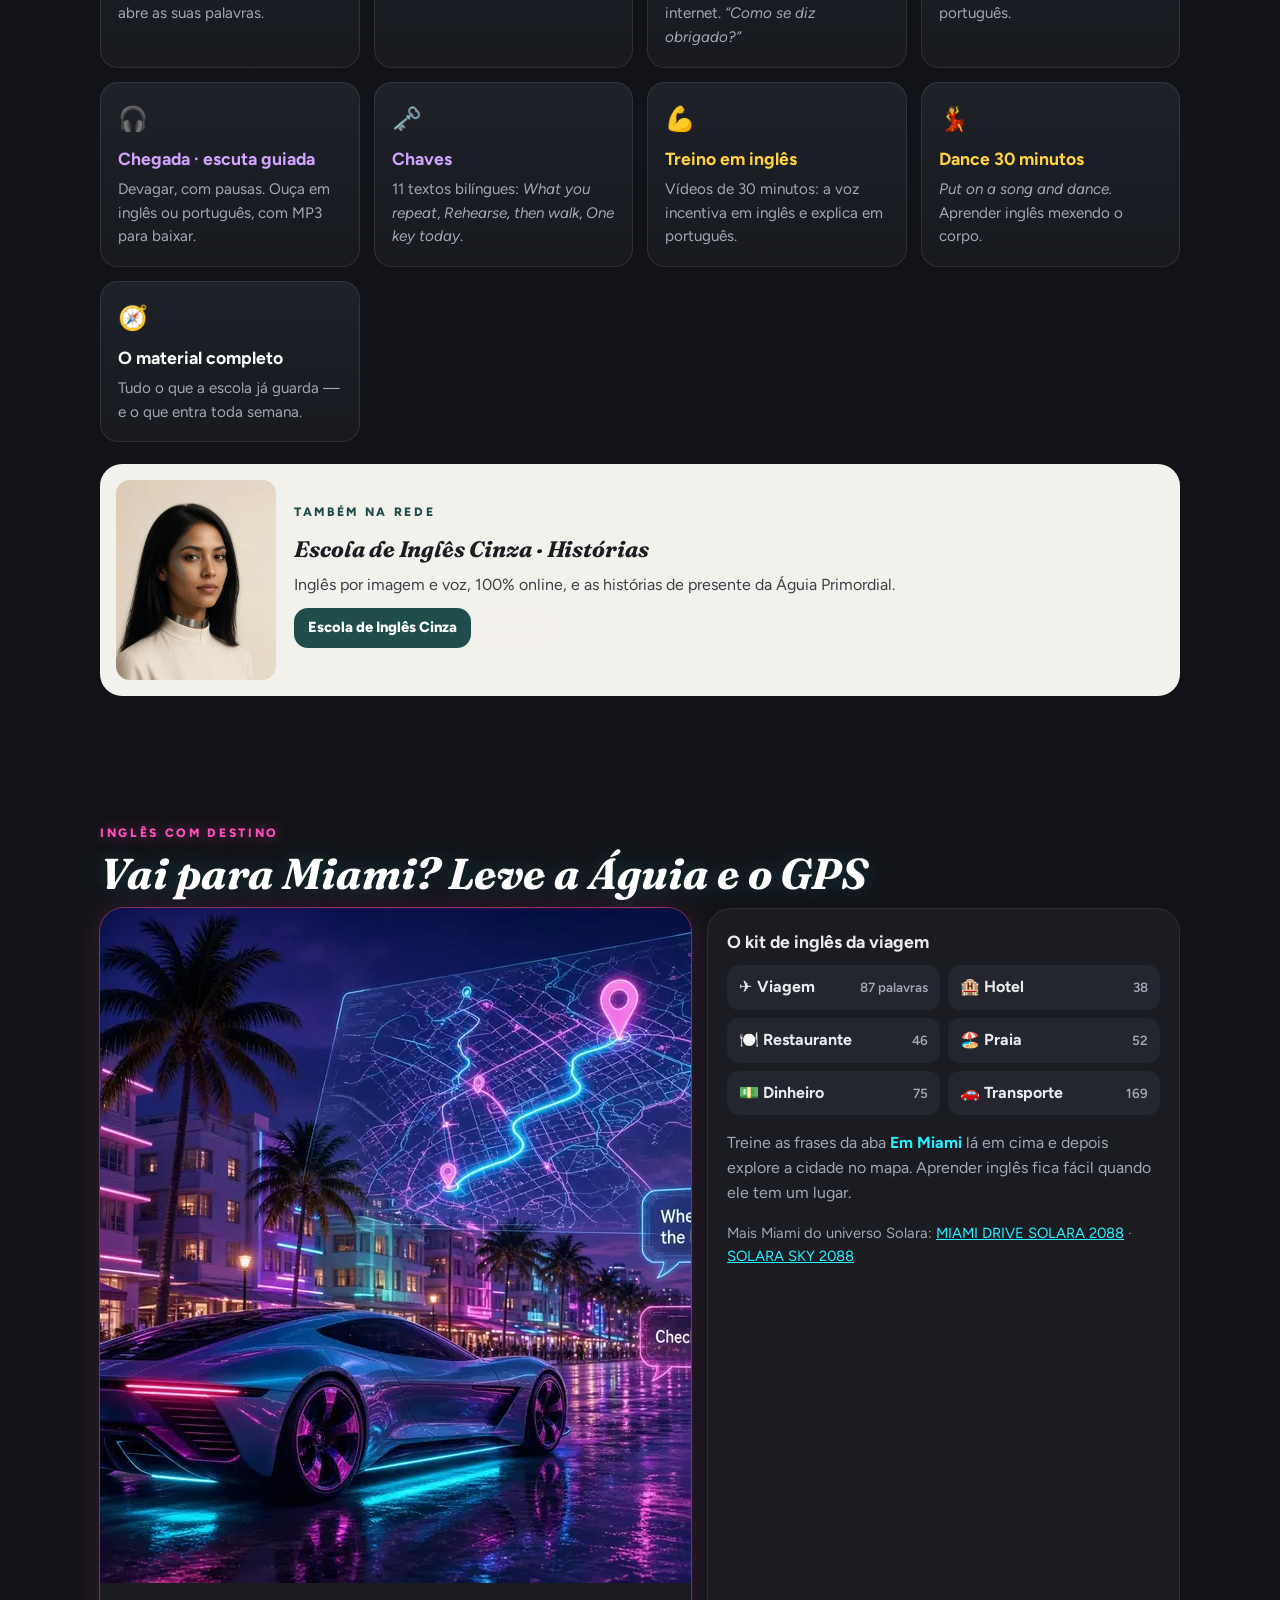
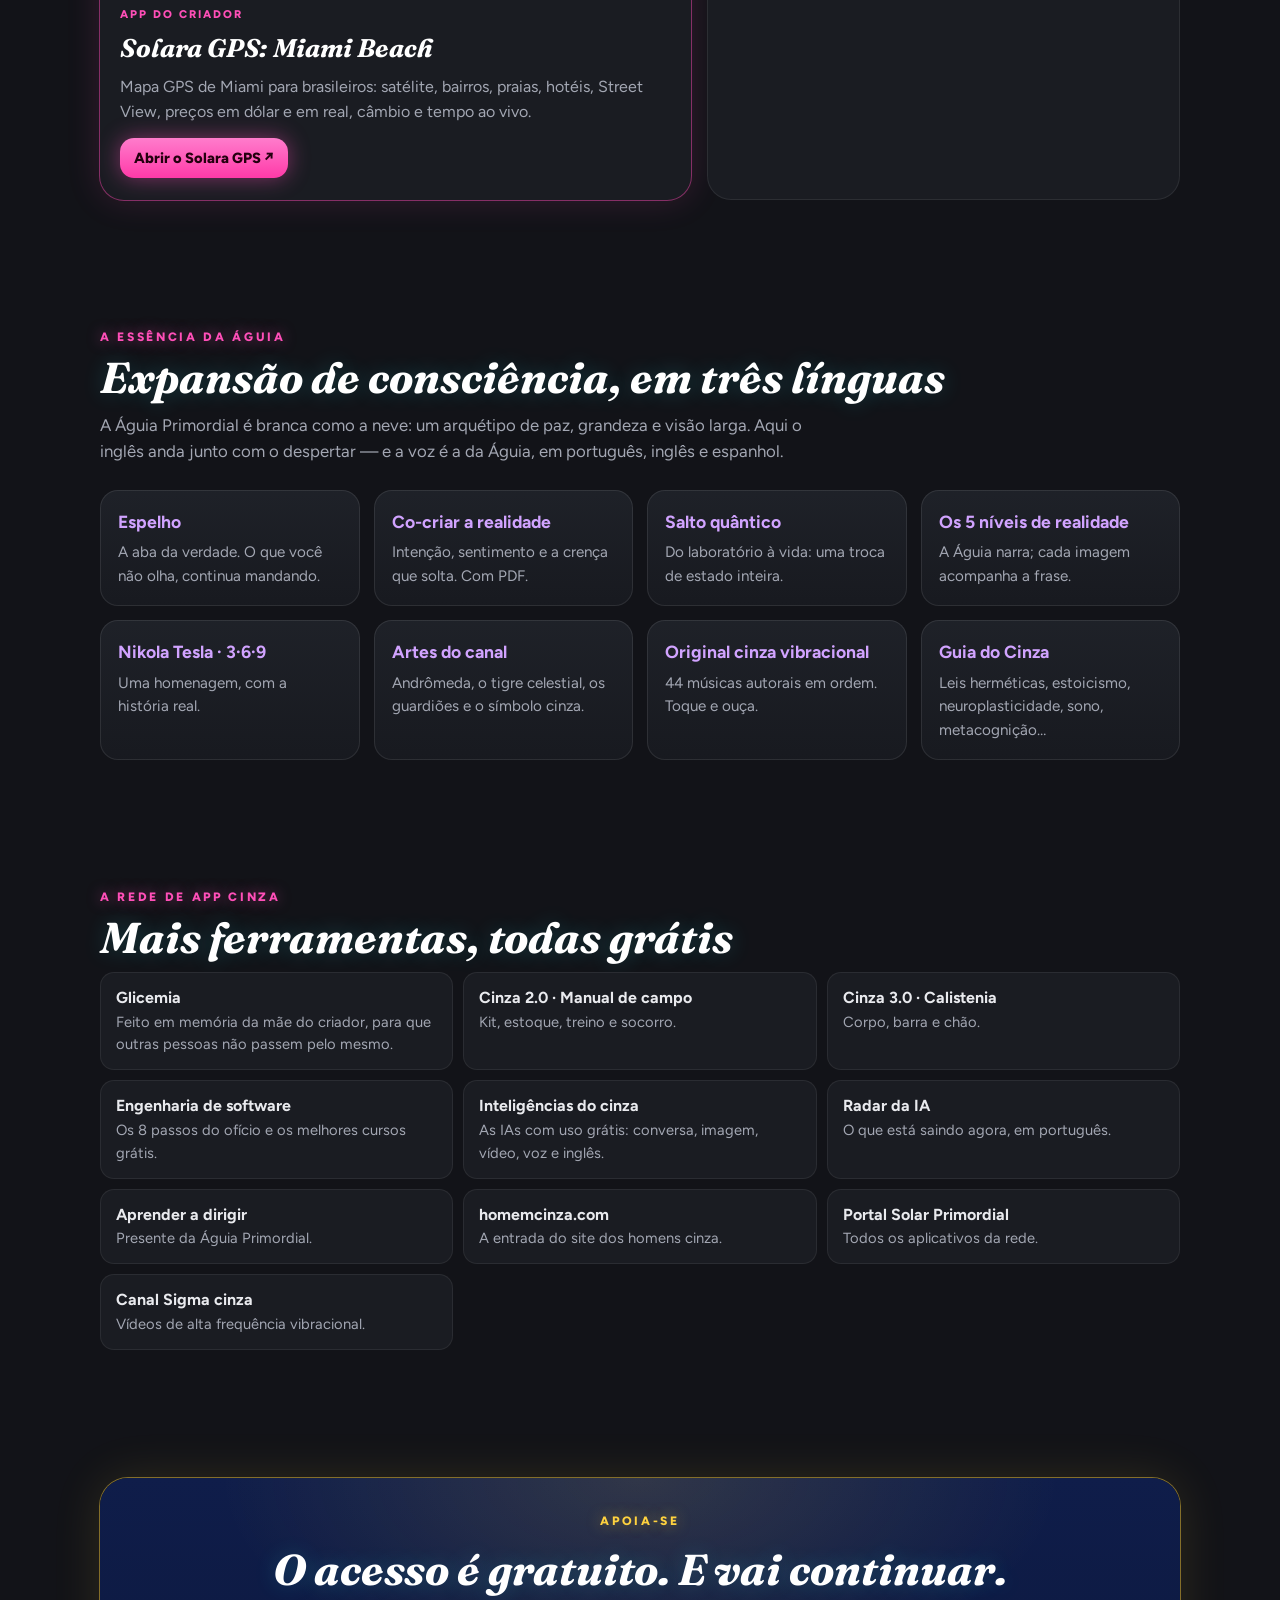
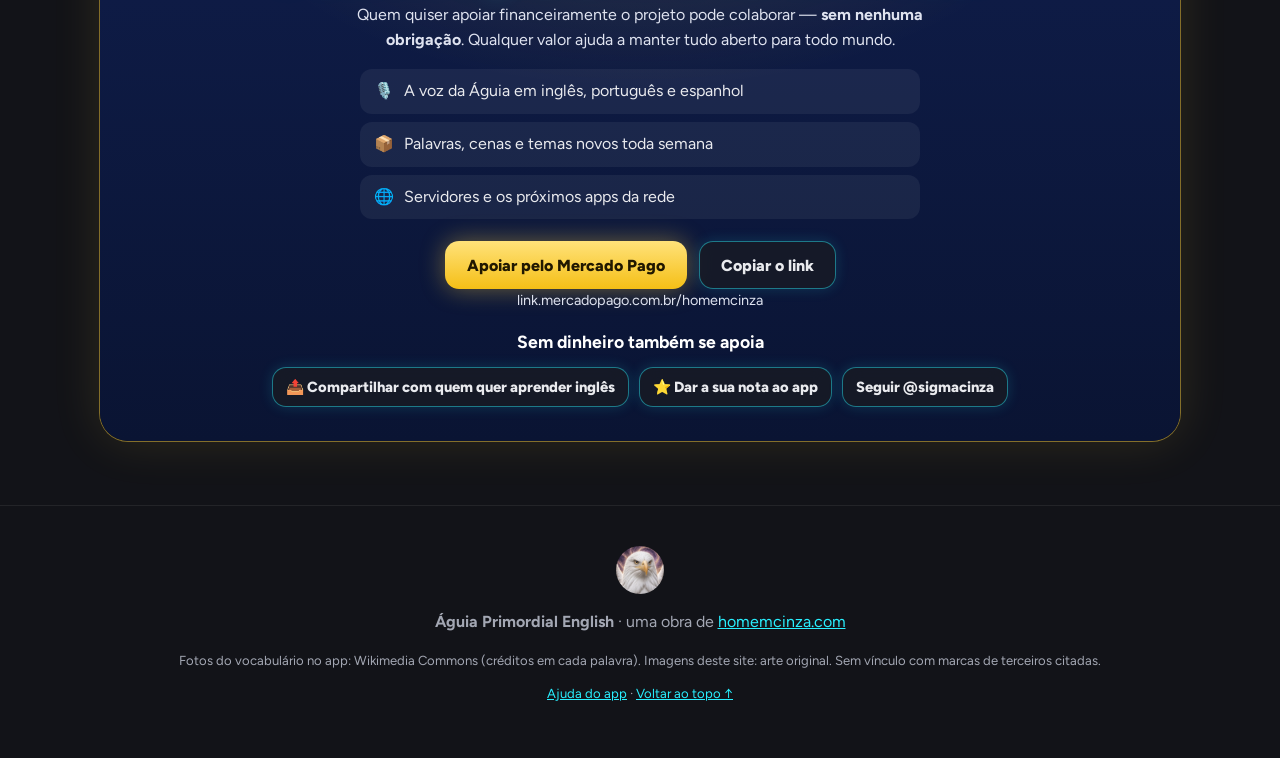
==== commit ec332dcc: "WIP: feed em tela cheia + IA local da Águia (em andamento)" ====
--- a/index.html
+++ b/index.html
@@ -27,7 +27,7 @@
 <header class="topo" id="topo">
   <a class="marca" href="#topo" aria-label="Início"><img src="img/aguia-olhar.webp" alt="" width="34" height="34"><span>Águia Primordial <b>English</b></span></a>
   <nav class="nav" aria-label="Seções">
-    <a href="#comece">Comece</a><a href="#ouvir">Ouvir</a><a href="#trilhas">Trilhas</a><a href="#miami">Miami</a><a href="#consciencia">Consciência</a><a href="#apoie" class="nav-apoio">Apoiar</a>
+    <a href="#comece">Comece</a><a href="#ouvir">Ouvir</a><a href="#trilhas">Trilhas</a><a href="#miami">Miami</a><a href="#consciencia">Consciência</a><a href="ia/" class="nav-ia">IA 🦅</a><a href="#apoie" class="nav-apoio">Apoiar</a>
   </nav>
 </header>
 
@@ -43,6 +43,7 @@
     <p class="lead">A Águia fala cada palavra <b>em inglês e em português</b>. Você ouve, repete e segue — do primeiro <i>hello</i> até pedir a conta em Miami.</p>
     <div class="ctas">
       <a class="btn btn-ciano" href="https://zippy-pilot-pine-lotus.grok.me/feed" target="_blank" rel="noopener" data-ev="estudar">▶ Começar a estudar</a>
+      <a class="btn btn-vidro" href="feed/" data-ev="feed-site">📱 Feed em tela cheia</a>
       <a class="btn btn-vidro" href="https://zippy-pilot-pine-lotus.grok.me/cinza" target="_blank" rel="noopener">Entrar no aplicativo</a>
     </div>
     <ul class="numeros" aria-label="O acervo">
@@ -53,6 +54,13 @@
     </ul>
   </div>
 </section>
+
+
+<!-- IA LOCAL EM DESTAQUE -->
+<a class="ia-destaque" href="ia/" data-ev="ia-local" aria-label="Abrir a IA Águia Primordial">
+  <span class="ia-ave"><img src="ia/img/aguia-480.webp" alt="" width="480" height="480" loading="lazy"><i></i></span>
+  <span class="ia-txt"><small>NOVO · INTELIGÊNCIA DA ÁGUIA</small><b>Pergunte à Águia Primordial</b><span>Ela responde sobre o site, os temas e as palavras em inglês — <b>sem internet, sem crédito, sem limite</b>. Escolha a voz: Águia, Aurora ou Conhecimento Solar.</span><em>Falar com a Águia →</em></span>
+</a>
 
 <!-- 1. O MAIS IMPORTANTE PRIMEIRO -->
 <section class="bloco" id="comece">
@@ -90,7 +98,7 @@
     <button role="tab" aria-selected="false" data-cat="comida">Comida</button>
   </div>
   <div class="cartoes" id="cartoes" aria-live="polite"></div>
-  <p class="contagem">Frases ouvidas neste aparelho: <span id="ouvidas">0</span> · <a href="https://zippy-pilot-pine-lotus.grok.me/play/todas" target="_blank" rel="noopener">continuar com as 6.239 palavras no app →</a></p>
+  <p class="contagem">Frases ouvidas neste aparelho: <span id="ouvidas">0</span> · <a href="feed/">ver as 6.239 palavras no feed em tela cheia →</a> · <a href="https://zippy-pilot-pine-lotus.grok.me/play/todas" target="_blank" rel="noopener">no app →</a></p>
 </section>
 
 <!-- 3. TRILHAS DE INGLÊS -->
@@ -100,7 +108,7 @@
   <div class="grade">
     <a class="card c-ciano" href="https://zippy-pilot-pine-lotus.grok.me/temas" target="_blank" rel="noopener"><span class="ic">🗂️</span><h3>63 temas</h3><p>Casa, comida, corpo, viagem, trabalho, hotel, praia… cada tema abre as suas palavras.</p></a>
     <a class="card c-ciano" href="https://zippy-pilot-pine-lotus.grok.me/library" target="_blank" rel="noopener"><span class="ic">📚</span><h3>Biblioteca</h3><p>Procure qualquer uma das 6.239 palavras e ouça na hora.</p></a>
-    <a class="card c-rosa" href="https://zippy-pilot-pine-lotus.grok.me/ia" target="_blank" rel="noopener"><span class="ic">🦅</span><h3>Super inteligência</h3><p>Pergunte. A Águia responde em português e em inglês. <i>“Como se diz obrigado?”</i></p></a>
+    <a class="card c-rosa" href="ia/"><span class="ic">🦅</span><h3>Super inteligência</h3><p>Pergunte. A Águia responde em português e em inglês, até sem internet. <i>“Como se diz obrigado?”</i></p></a>
     <a class="card c-rosa" href="https://zippy-pilot-pine-lotus.grok.me/conversa" target="_blank" rel="noopener"><span class="ic">🗣️</span><h3>Conversa: dois amigos</h3><p>30 minutos de conversa sobre o dia, em inglês e em seguida em português.</p></a>
     <a class="card c-roxo" href="https://zippy-pilot-pine-lotus.grok.me/silence" target="_blank" rel="noopener"><span class="ic">🎧</span><h3>Chegada · escuta guiada</h3><p>Devagar, com pausas. Ouça em inglês ou português, com MP3 para baixar.</p></a>
     <a class="card c-roxo" href="https://zippy-pilot-pine-lotus.grok.me/keys" target="_blank" rel="noopener"><span class="ic">🗝️</span><h3>Chaves</h3><p>11 textos bilíngues: <i>What you repeat</i>, <i>Rehearse, then walk</i>, <i>One key today</i>.</p></a>
--- a/style.css
+++ b/style.css
@@ -139,3 +139,19 @@
 .rodape .peq{font-size:.82rem}
 .aviso{position:fixed;left:50%;bottom:calc(20px + var(--sab));transform:translateX(-50%);background:#000;color:#fff;padding:10px 16px;border-radius:12px;box-shadow:0 0 0 1px var(--ciano);z-index:50;font-weight:700}
 @media(prefers-reduced-motion:reduce){*{animation:none!important;transition:none!important;scroll-behavior:auto!important}}
+
+.ia-destaque{position:relative;display:flex;align-items:center;gap:18px;max-width:1080px;margin:28px auto 0;padding:18px 20px;border-radius:26px;text-decoration:none;color:#eaf6ff;overflow:hidden;background:radial-gradient(120% 140% at 0% 50%,rgba(41,240,255,.18),transparent 55%),radial-gradient(80% 120% at 100% 0%,rgba(140,60,255,.25),transparent 60%),#05081a;box-shadow:0 0 0 1px rgba(41,240,255,.45),0 0 40px rgba(41,240,255,.22)}
+@media (max-width:1120px){.ia-destaque{margin:24px 16px 0}}
+.ia-destaque::after{content:"";position:absolute;inset:0;background:repeating-linear-gradient(0deg,rgba(41,240,255,.05) 0 1px,transparent 1px 4px);pointer-events:none}
+.ia-ave{position:relative;flex:0 0 auto;width:112px;height:112px;border-radius:50%;display:grid;place-items:center;background:radial-gradient(circle,rgba(41,240,255,.25),transparent 70%)}
+.ia-ave img{width:104px;height:104px;object-fit:contain;animation:iaResp 5s ease-in-out infinite;filter:drop-shadow(0 0 14px rgba(41,240,255,.55))}
+.ia-ave i{position:absolute;inset:-4px;border-radius:50%;border:2px solid rgba(255,210,63,.55);border-left-color:transparent;border-right-color:transparent;animation:iaGira 7s linear infinite}
+@keyframes iaResp{50%{transform:scale(1.05)}}@keyframes iaGira{to{transform:rotate(360deg)}}
+.ia-txt{display:flex;flex-direction:column;gap:4px;min-width:0}
+.ia-txt small{font-size:11px;letter-spacing:.2em;color:#29f0ff;font-weight:800}
+.ia-txt>b{font:700 clamp(1.3rem,4.6vw,1.9rem)/1.1 Fraunces,Georgia,serif}
+.ia-txt>span{font-size:14.5px;color:rgba(234,246,255,.82)}
+.ia-txt em{font-style:normal;font-weight:800;color:#ffd23f;margin-top:4px}
+.nav-ia{color:#29f0ff!important;font-weight:800}
+@media (max-width:520px){.ia-destaque{flex-direction:column;text-align:center}.ia-txt{align-items:center}}
+@media (prefers-reduced-motion:reduce){.ia-ave img,.ia-ave i{animation:none}}
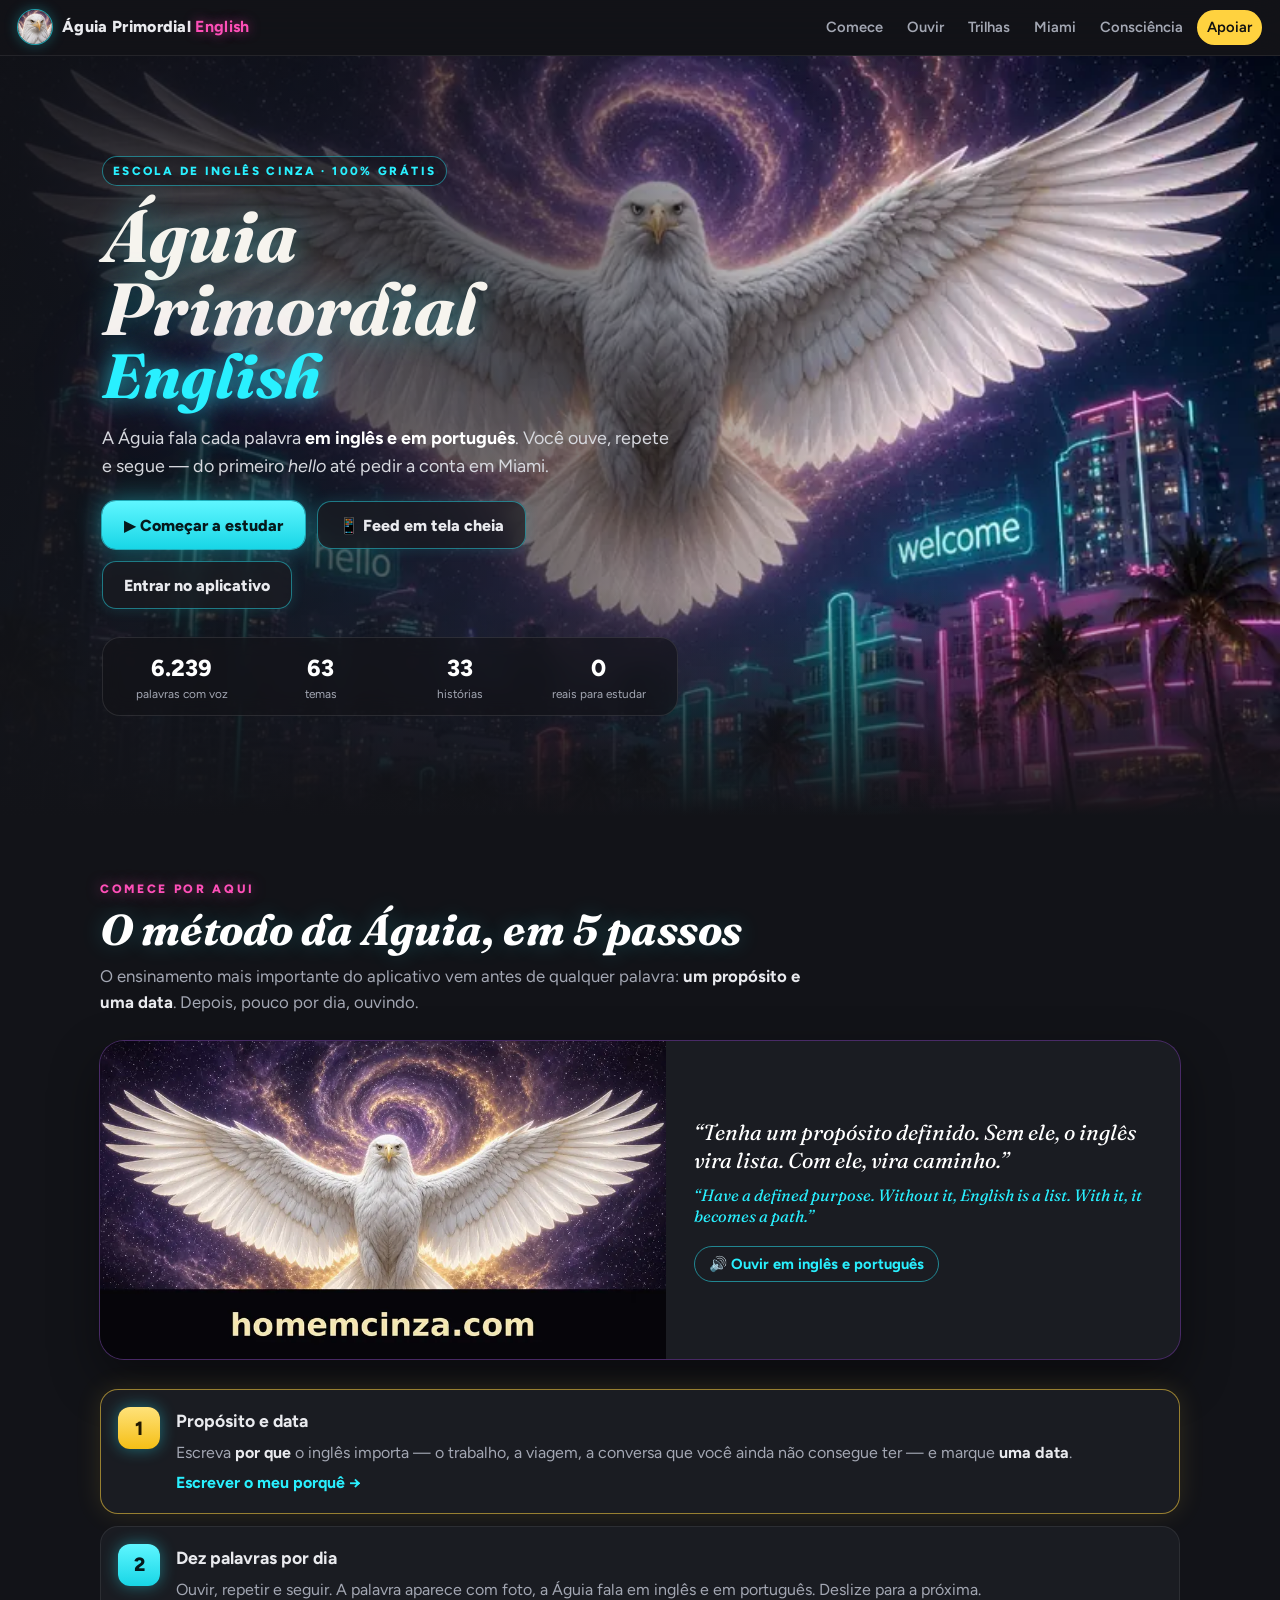
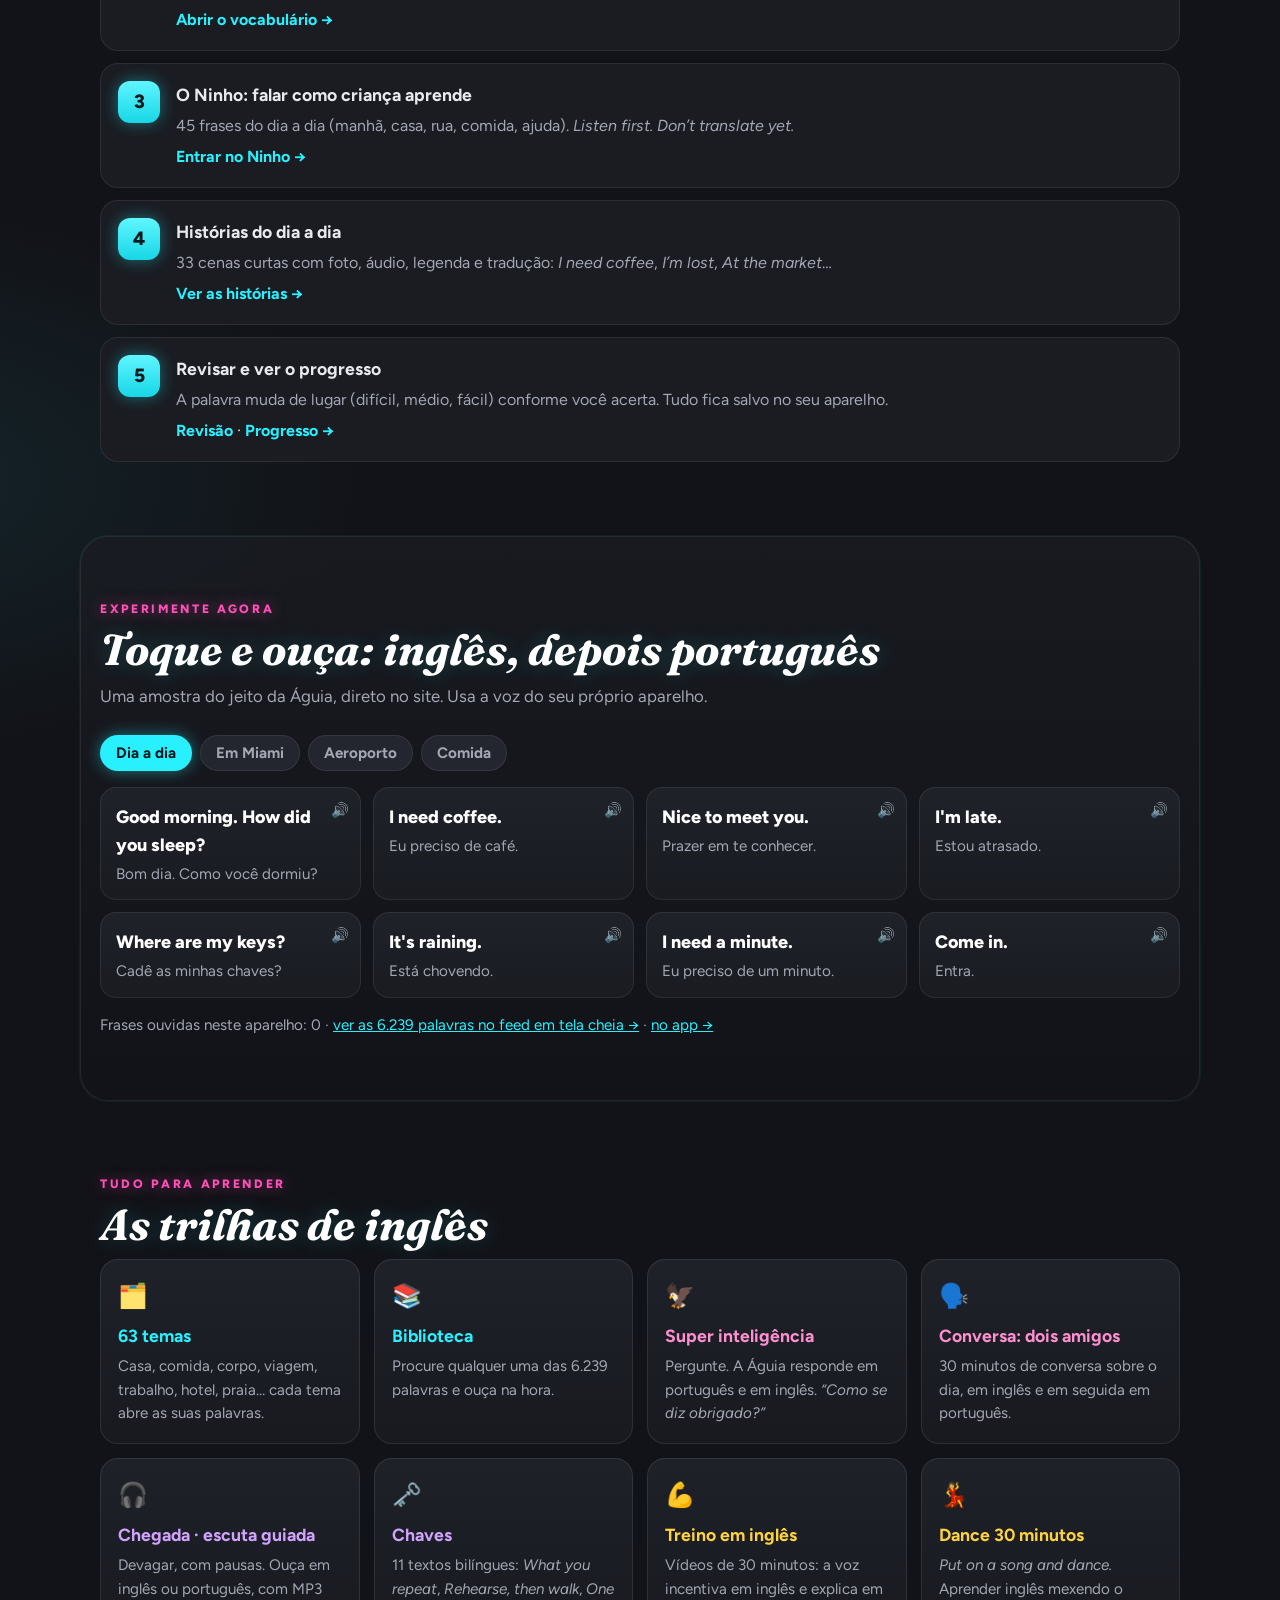
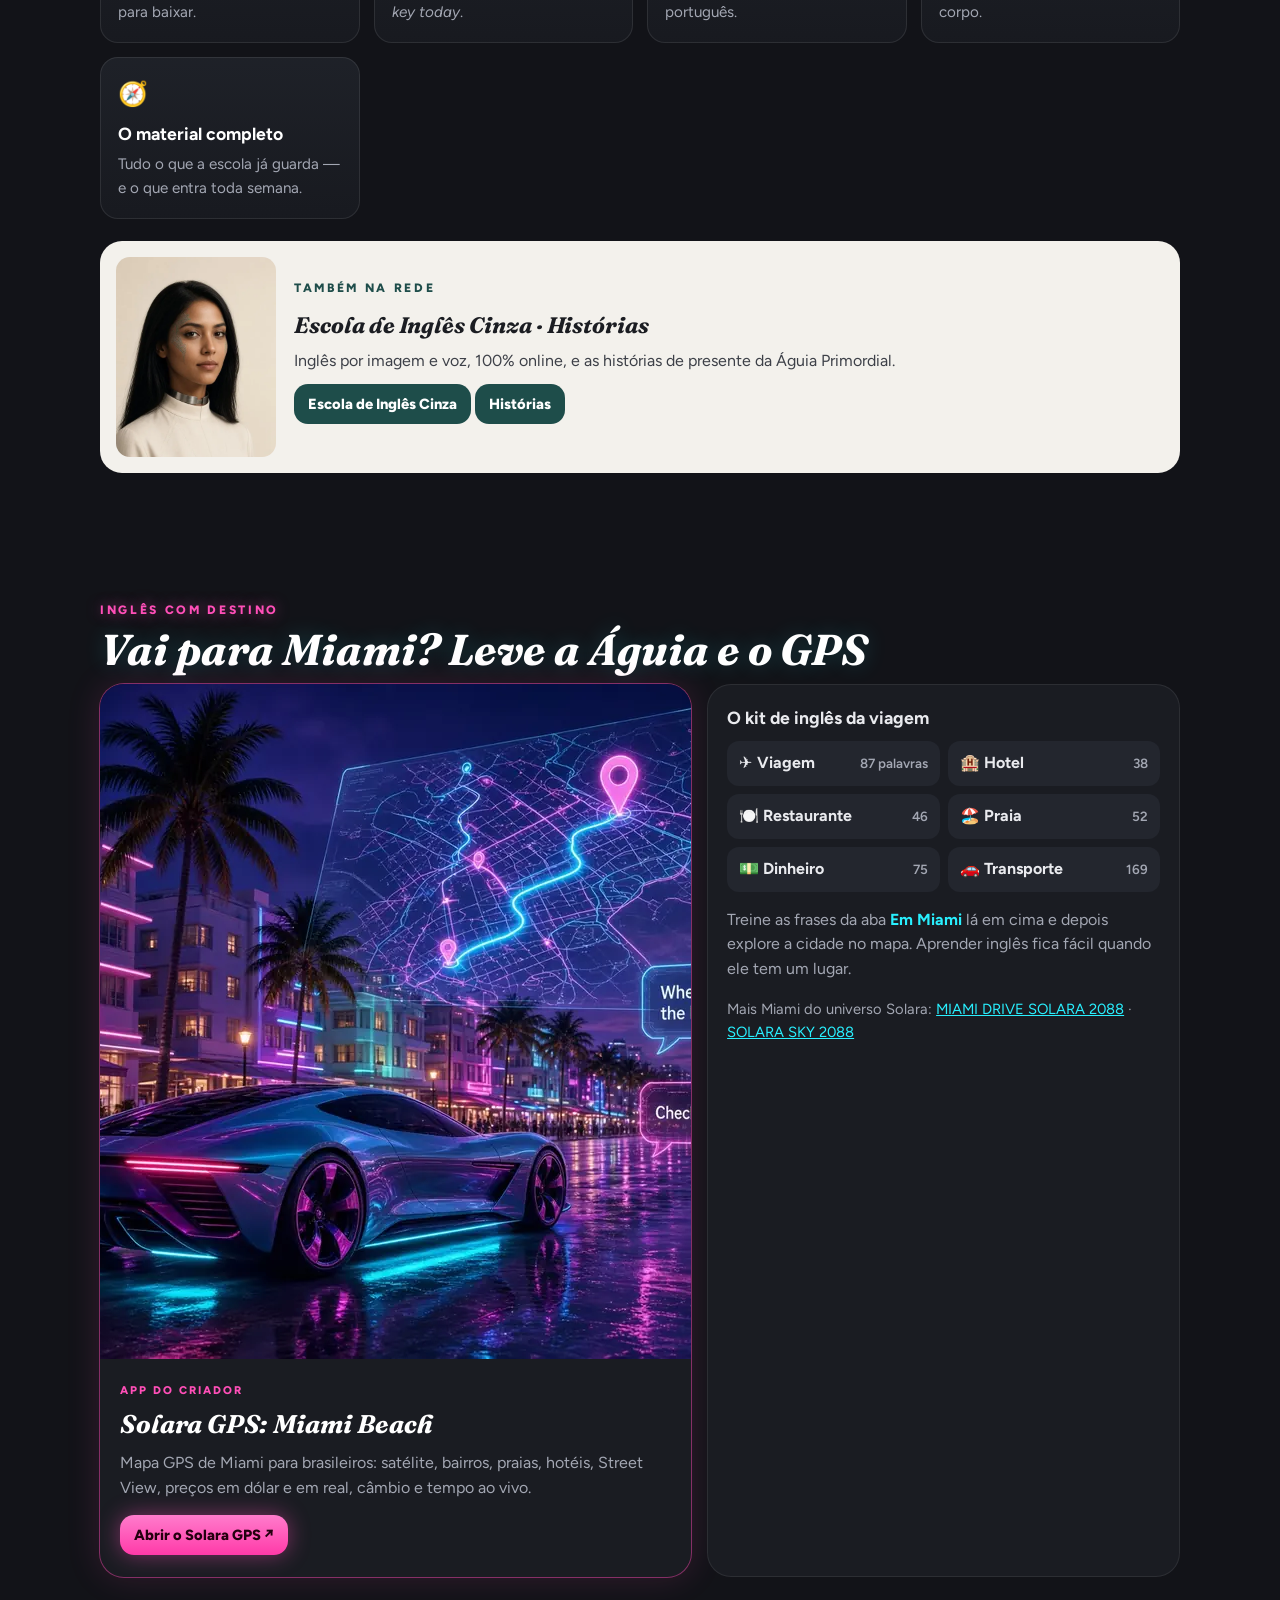
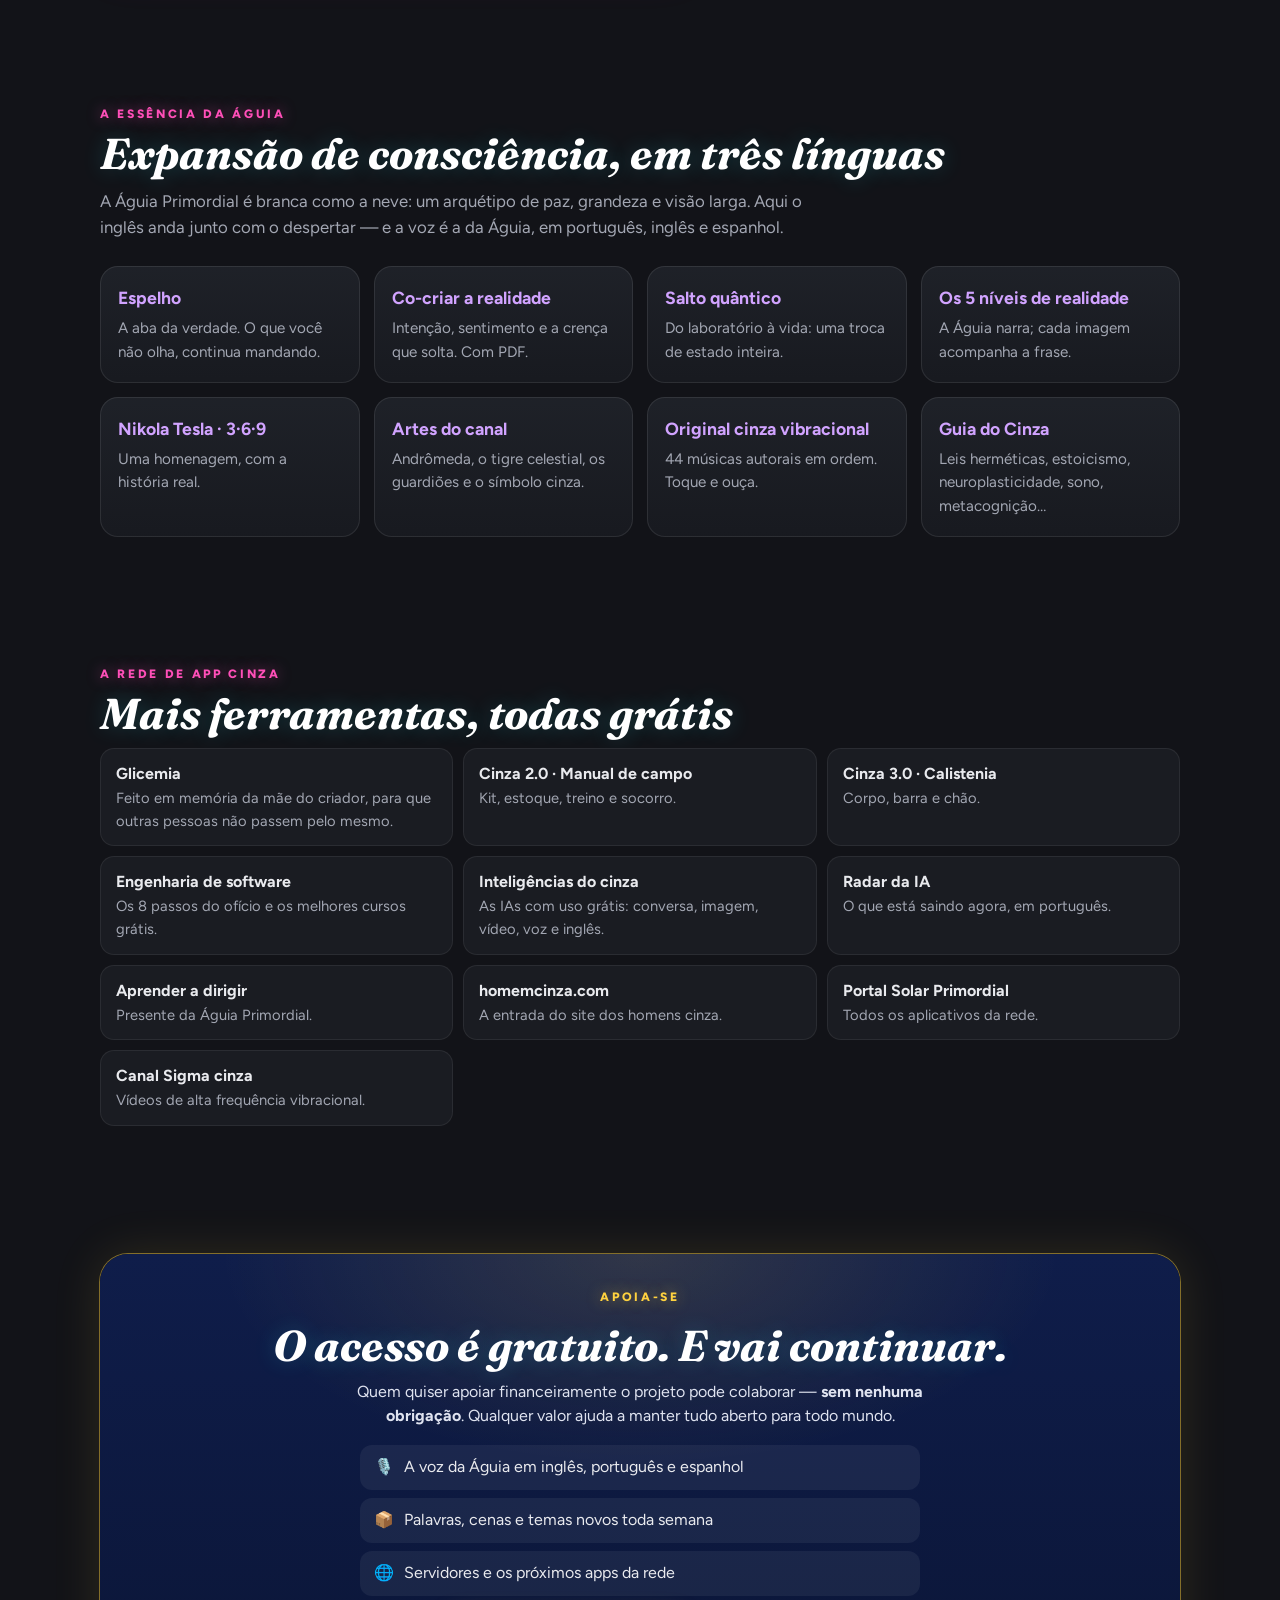
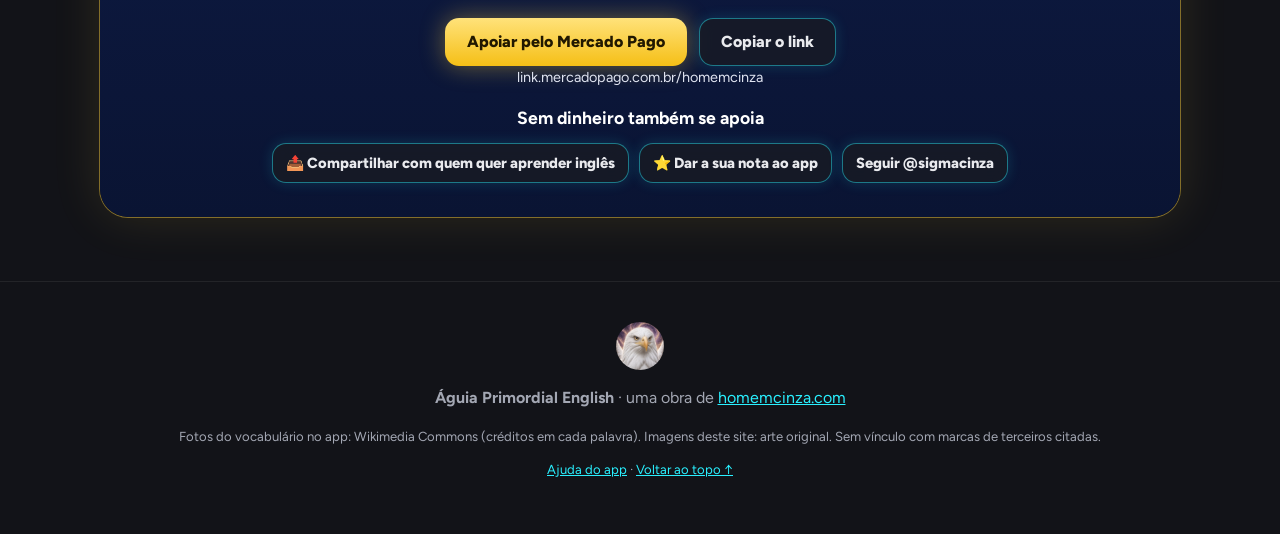
==== commit 97d2777f: "Feed em tela cheia: foto cobrindo a tela, legenda sincronizada palavra por palavra, 40 imagens HD, 3" ====
--- a/index.html
+++ b/index.html
@@ -27,7 +27,7 @@
 <header class="topo" id="topo">
   <a class="marca" href="#topo" aria-label="Início"><img src="img/aguia-olhar.webp" alt="" width="34" height="34"><span>Águia Primordial <b>English</b></span></a>
   <nav class="nav" aria-label="Seções">
-    <a href="#comece">Comece</a><a href="#ouvir">Ouvir</a><a href="#trilhas">Trilhas</a><a href="#miami">Miami</a><a href="#consciencia">Consciência</a><a href="ia/" class="nav-ia">IA 🦅</a><a href="#apoie" class="nav-apoio">Apoiar</a>
+    <a href="#comece">Comece</a><a href="#ouvir">Ouvir</a><a href="#trilhas">Trilhas</a><a href="#miami">Miami</a><a href="#consciencia">Consciência</a><a href="#apoie" class="nav-apoio">Apoiar</a>
   </nav>
 </header>
 
@@ -56,11 +56,6 @@
 </section>
 
 
-<!-- IA LOCAL EM DESTAQUE -->
-<a class="ia-destaque" href="ia/" data-ev="ia-local" aria-label="Abrir a IA Águia Primordial">
-  <span class="ia-ave"><img src="ia/img/aguia-480.webp" alt="" width="480" height="480" loading="lazy"><i></i></span>
-  <span class="ia-txt"><small>NOVO · INTELIGÊNCIA DA ÁGUIA</small><b>Pergunte à Águia Primordial</b><span>Ela responde sobre o site, os temas e as palavras em inglês — <b>sem internet, sem crédito, sem limite</b>. Escolha a voz: Águia, Aurora ou Conhecimento Solar.</span><em>Falar com a Águia →</em></span>
-</a>
 
 <!-- 1. O MAIS IMPORTANTE PRIMEIRO -->
 <section class="bloco" id="comece">
@@ -108,7 +103,7 @@
   <div class="grade">
     <a class="card c-ciano" href="https://zippy-pilot-pine-lotus.grok.me/temas" target="_blank" rel="noopener"><span class="ic">🗂️</span><h3>63 temas</h3><p>Casa, comida, corpo, viagem, trabalho, hotel, praia… cada tema abre as suas palavras.</p></a>
     <a class="card c-ciano" href="https://zippy-pilot-pine-lotus.grok.me/library" target="_blank" rel="noopener"><span class="ic">📚</span><h3>Biblioteca</h3><p>Procure qualquer uma das 6.239 palavras e ouça na hora.</p></a>
-    <a class="card c-rosa" href="ia/"><span class="ic">🦅</span><h3>Super inteligência</h3><p>Pergunte. A Águia responde em português e em inglês, até sem internet. <i>“Como se diz obrigado?”</i></p></a>
+    <a class="card c-rosa" href="https://zippy-pilot-pine-lotus.grok.me/ia" target="_blank" rel="noopener"><span class="ic">🦅</span><h3>Super inteligência</h3><p>Pergunte. A Águia responde em português e em inglês. <i>“Como se diz obrigado?”</i></p></a>
     <a class="card c-rosa" href="https://zippy-pilot-pine-lotus.grok.me/conversa" target="_blank" rel="noopener"><span class="ic">🗣️</span><h3>Conversa: dois amigos</h3><p>30 minutos de conversa sobre o dia, em inglês e em seguida em português.</p></a>
     <a class="card c-roxo" href="https://zippy-pilot-pine-lotus.grok.me/silence" target="_blank" rel="noopener"><span class="ic">🎧</span><h3>Chegada · escuta guiada</h3><p>Devagar, com pausas. Ouça em inglês ou português, com MP3 para baixar.</p></a>
     <a class="card c-roxo" href="https://zippy-pilot-pine-lotus.grok.me/keys" target="_blank" rel="noopener"><span class="ic">🗝️</span><h3>Chaves</h3><p>11 textos bilíngues: <i>What you repeat</i>, <i>Rehearse, then walk</i>, <i>One key today</i>.</p></a>
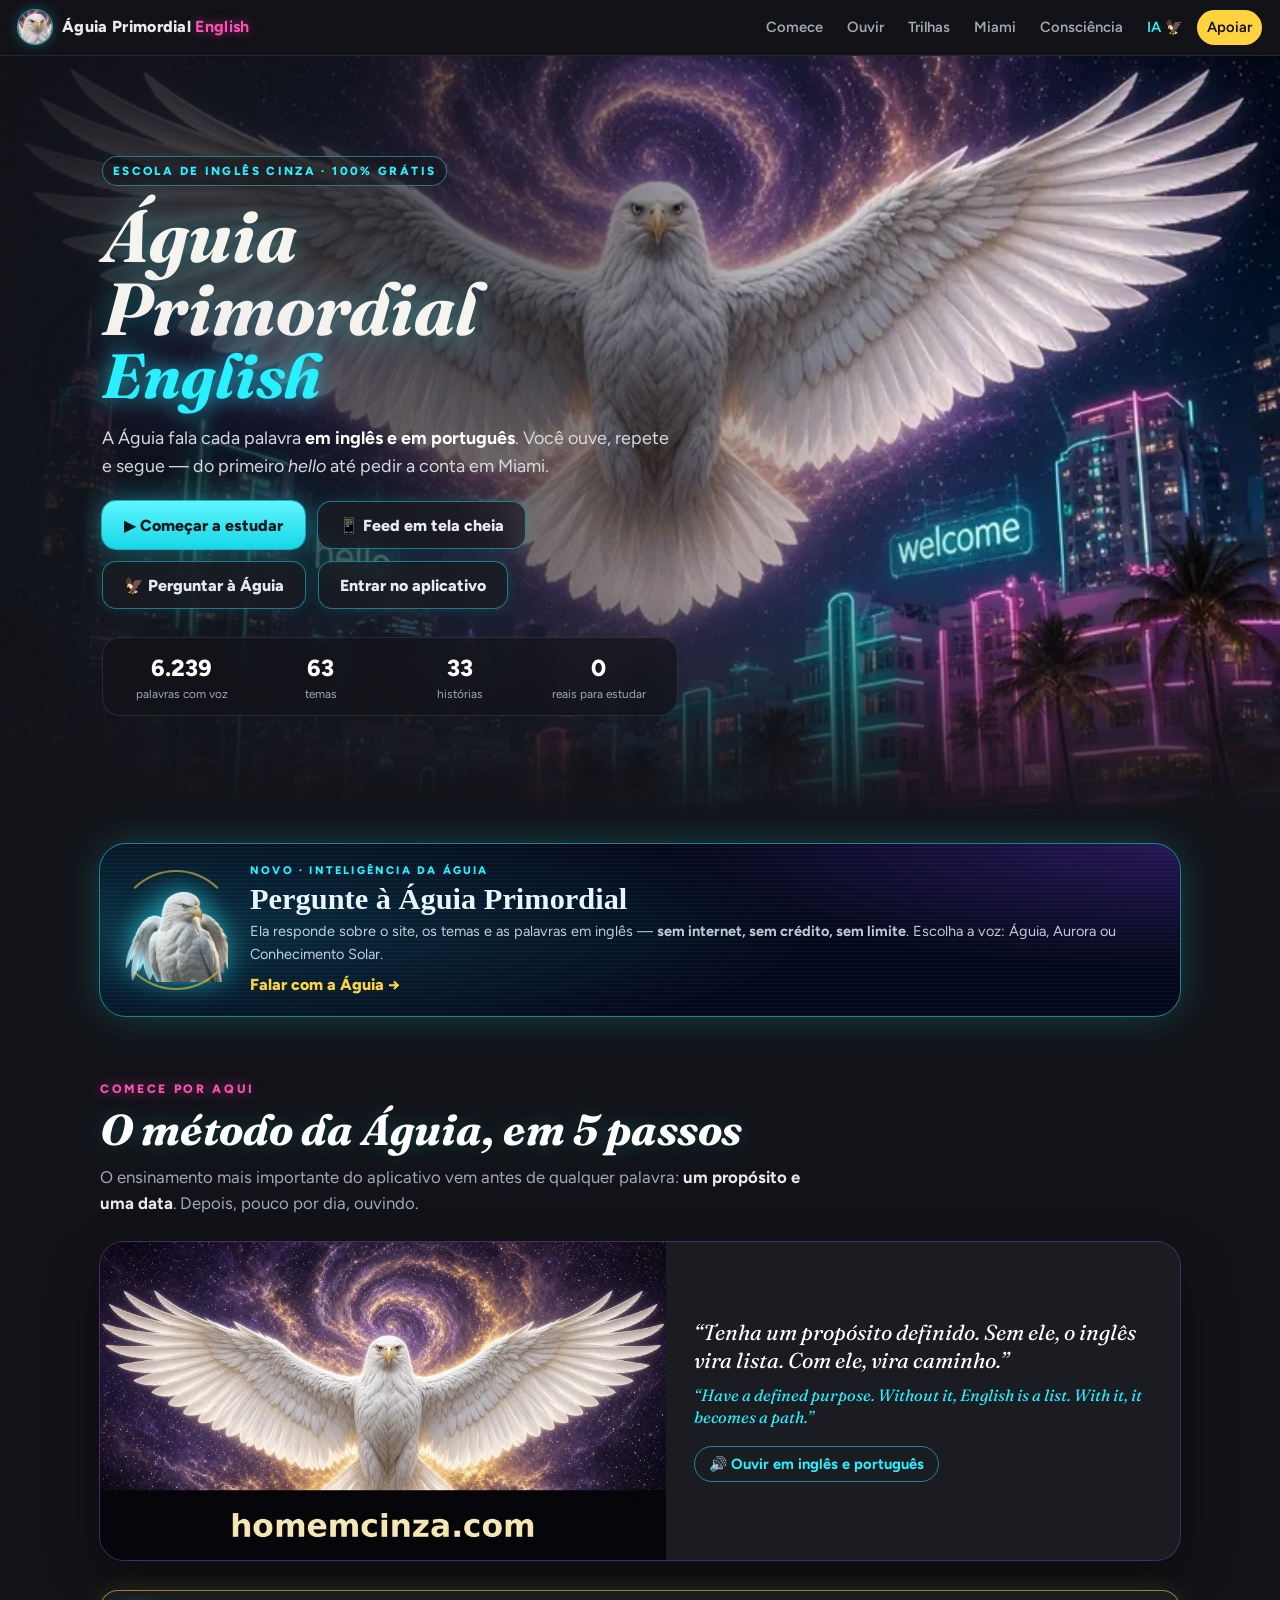
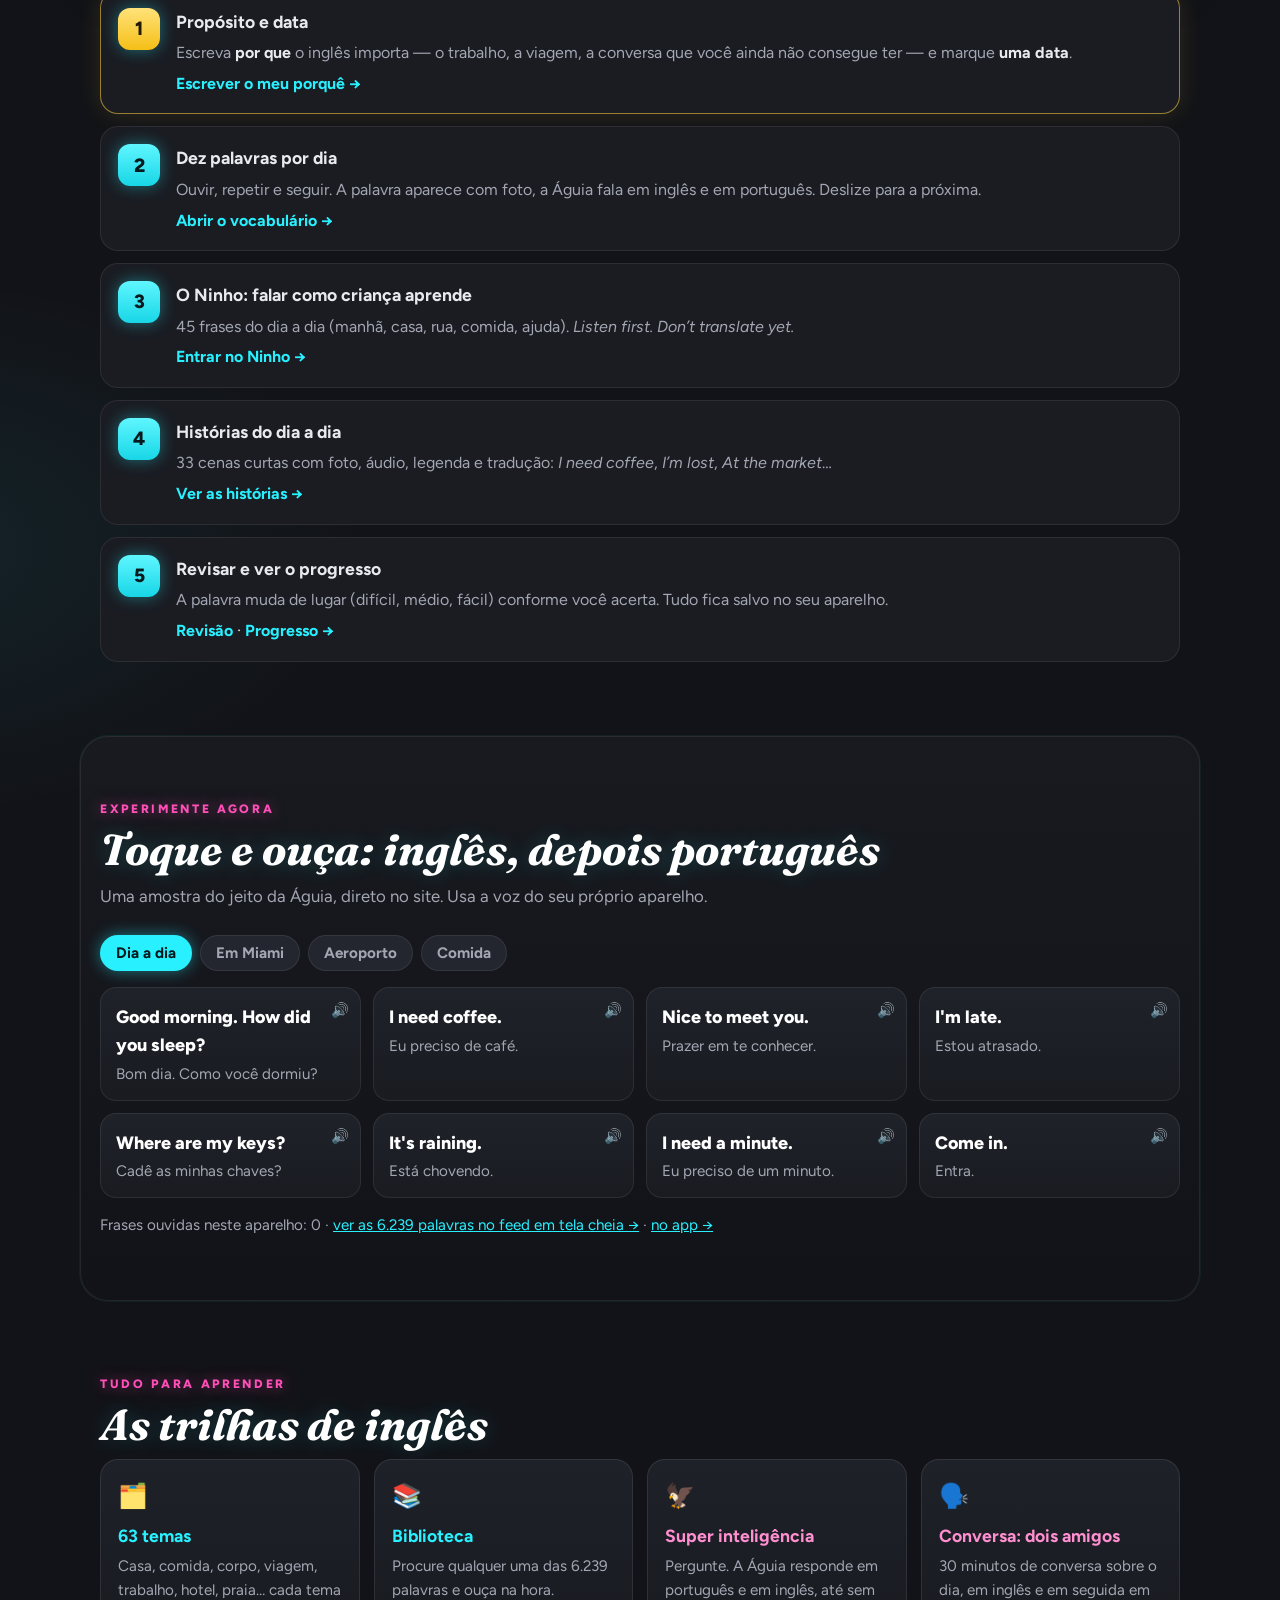
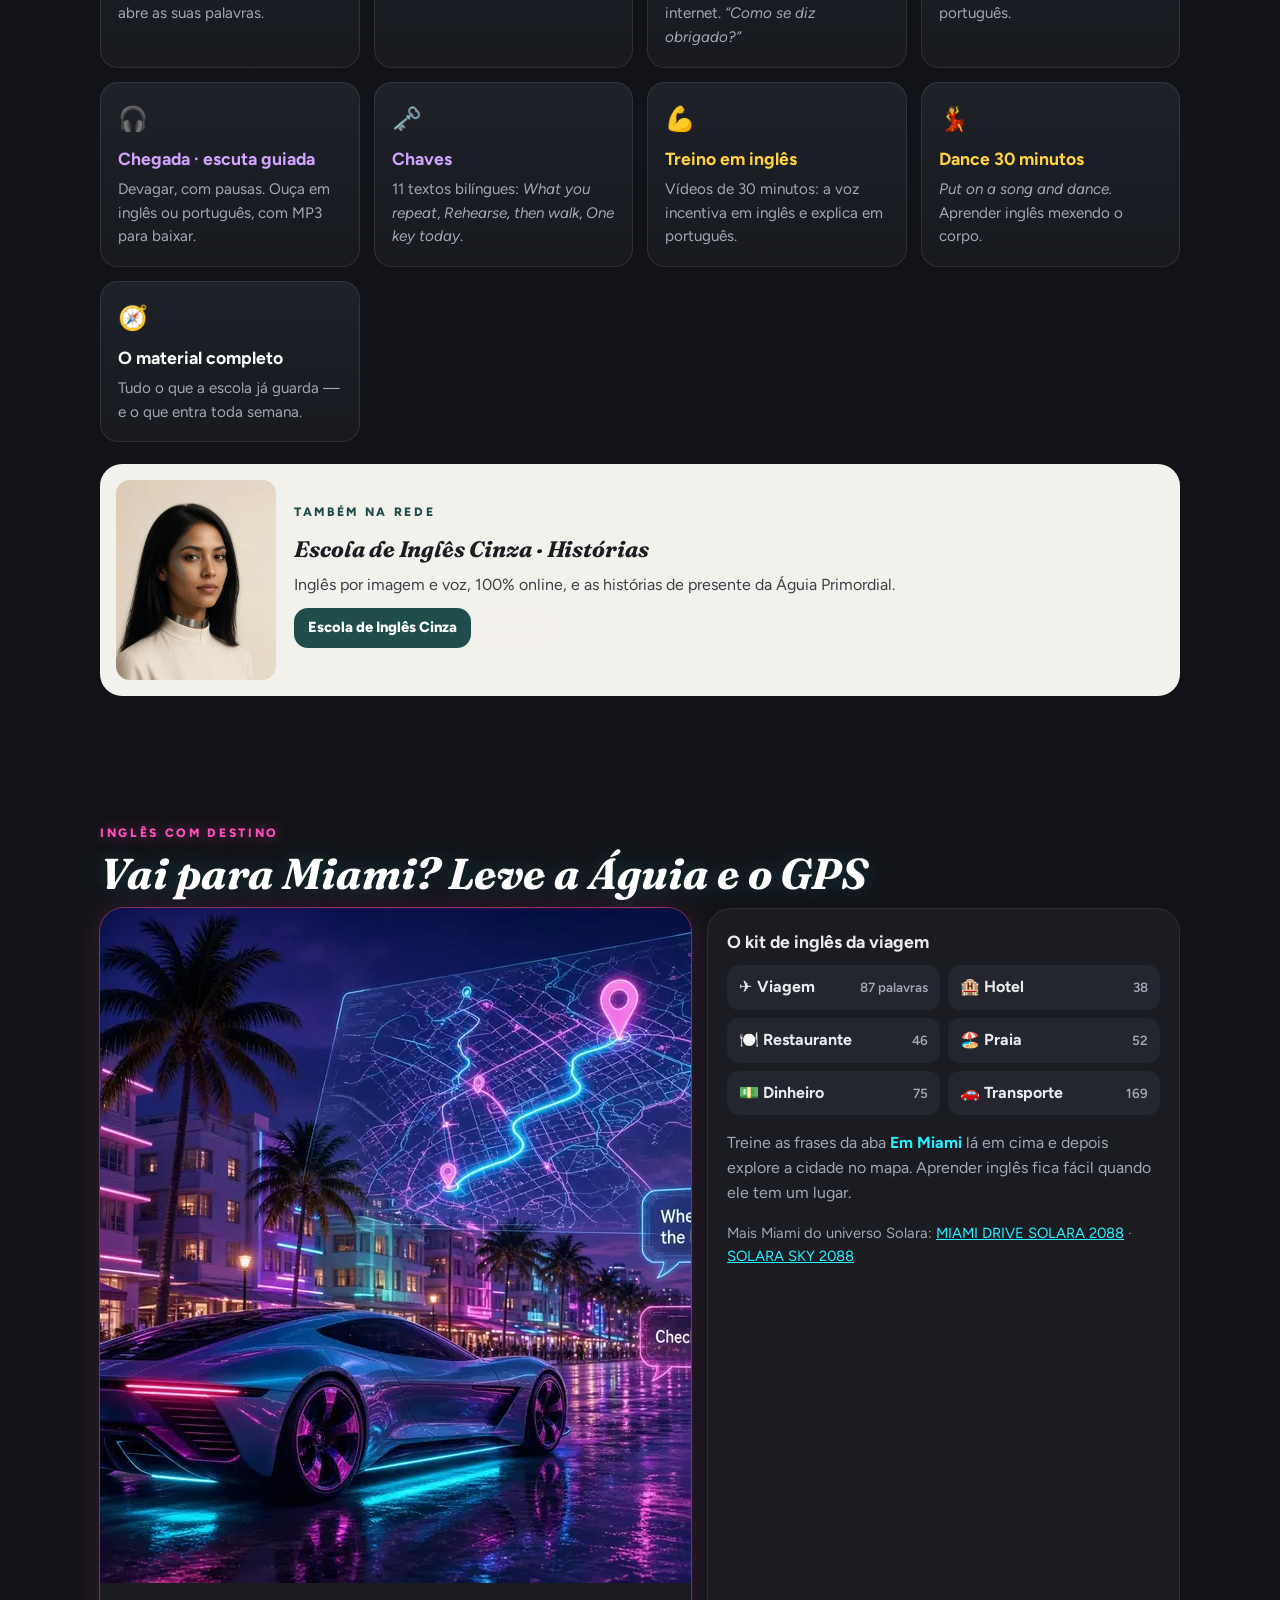
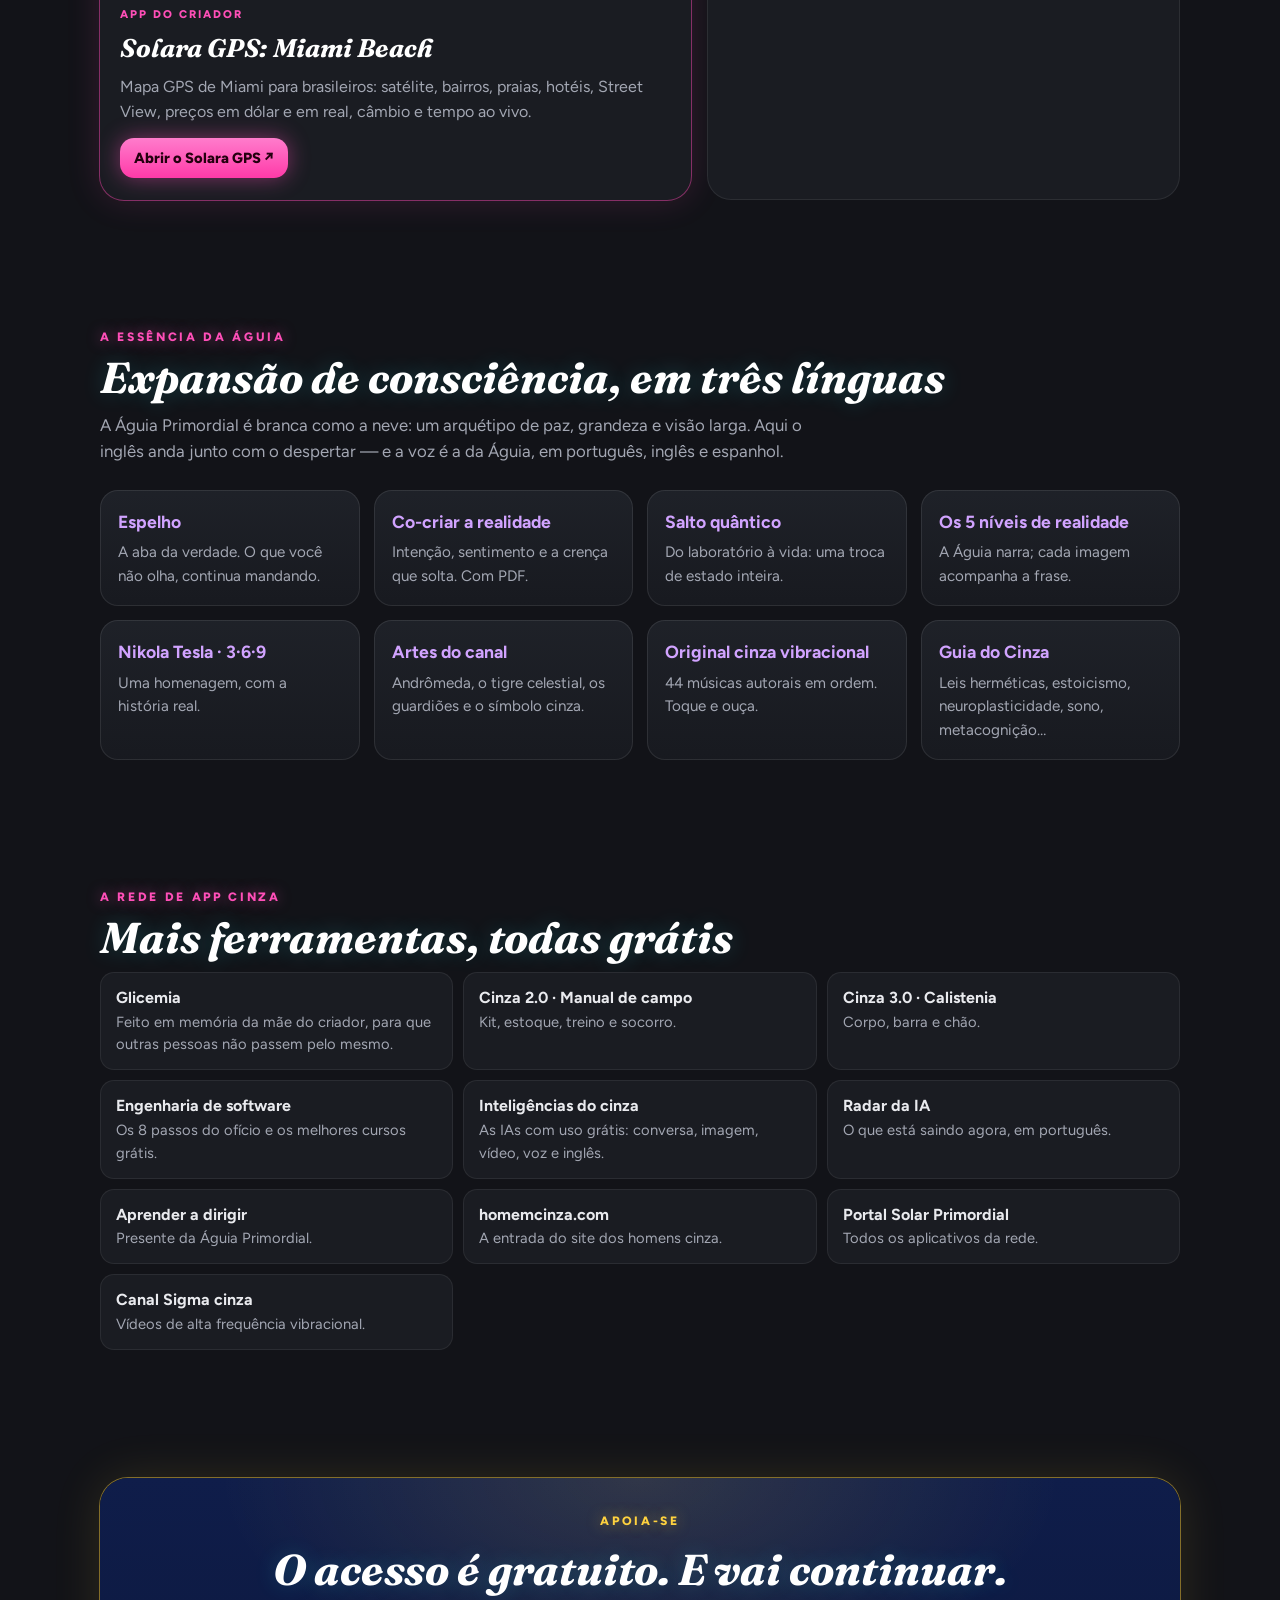
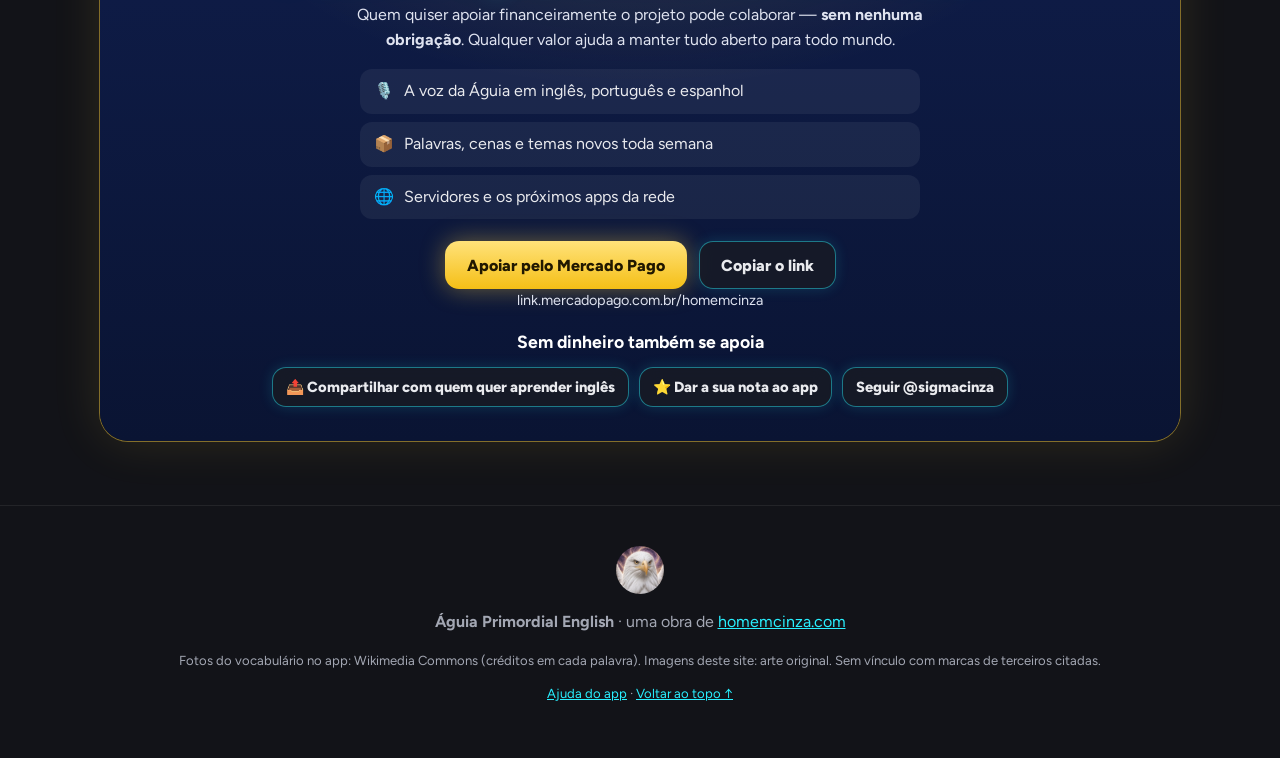
==== commit 0782f21d: "IA Águia Primordial local: responde só com o conteúdo do site, funciona sem internet, águia animada " ====
--- a/index.html
+++ b/index.html
@@ -27,7 +27,7 @@
 <header class="topo" id="topo">
   <a class="marca" href="#topo" aria-label="Início"><img src="img/aguia-olhar.webp" alt="" width="34" height="34"><span>Águia Primordial <b>English</b></span></a>
   <nav class="nav" aria-label="Seções">
-    <a href="#comece">Comece</a><a href="#ouvir">Ouvir</a><a href="#trilhas">Trilhas</a><a href="#miami">Miami</a><a href="#consciencia">Consciência</a><a href="#apoie" class="nav-apoio">Apoiar</a>
+    <a href="#comece">Comece</a><a href="#ouvir">Ouvir</a><a href="#trilhas">Trilhas</a><a href="#miami">Miami</a><a href="#consciencia">Consciência</a><a href="ia/" class="nav-ia">IA 🦅</a><a href="#apoie" class="nav-apoio">Apoiar</a>
   </nav>
 </header>
 
@@ -44,6 +44,7 @@
     <div class="ctas">
       <a class="btn btn-ciano" href="https://zippy-pilot-pine-lotus.grok.me/feed" target="_blank" rel="noopener" data-ev="estudar">▶ Começar a estudar</a>
       <a class="btn btn-vidro" href="feed/" data-ev="feed-site">📱 Feed em tela cheia</a>
+      <a class="btn btn-vidro" href="ia/" data-ev="ia-hero">🦅 Perguntar à Águia</a>
       <a class="btn btn-vidro" href="https://zippy-pilot-pine-lotus.grok.me/cinza" target="_blank" rel="noopener">Entrar no aplicativo</a>
     </div>
     <ul class="numeros" aria-label="O acervo">
@@ -56,6 +57,11 @@
 </section>
 
 
+<!-- IA LOCAL EM DESTAQUE -->
+<a class="ia-destaque" href="ia/" data-ev="ia-local" aria-label="Abrir a IA Águia Primordial">
+  <span class="ia-ave"><img src="ia/img/aguia-480.webp" alt="" width="480" height="480" loading="lazy"><i></i></span>
+  <span class="ia-txt"><small>NOVO · INTELIGÊNCIA DA ÁGUIA</small><b>Pergunte à Águia Primordial</b><span>Ela responde sobre o site, os temas e as palavras em inglês — <b>sem internet, sem crédito, sem limite</b>. Escolha a voz: Águia, Aurora ou Conhecimento Solar.</span><em>Falar com a Águia →</em></span>
+</a>
 
 <!-- 1. O MAIS IMPORTANTE PRIMEIRO -->
 <section class="bloco" id="comece">
@@ -103,7 +109,7 @@
   <div class="grade">
     <a class="card c-ciano" href="https://zippy-pilot-pine-lotus.grok.me/temas" target="_blank" rel="noopener"><span class="ic">🗂️</span><h3>63 temas</h3><p>Casa, comida, corpo, viagem, trabalho, hotel, praia… cada tema abre as suas palavras.</p></a>
     <a class="card c-ciano" href="https://zippy-pilot-pine-lotus.grok.me/library" target="_blank" rel="noopener"><span class="ic">📚</span><h3>Biblioteca</h3><p>Procure qualquer uma das 6.239 palavras e ouça na hora.</p></a>
-    <a class="card c-rosa" href="https://zippy-pilot-pine-lotus.grok.me/ia" target="_blank" rel="noopener"><span class="ic">🦅</span><h3>Super inteligência</h3><p>Pergunte. A Águia responde em português e em inglês. <i>“Como se diz obrigado?”</i></p></a>
+    <a class="card c-rosa" href="ia/"><span class="ic">🦅</span><h3>Super inteligência</h3><p>Pergunte. A Águia responde em português e em inglês, até sem internet. <i>“Como se diz obrigado?”</i></p></a>
     <a class="card c-rosa" href="https://zippy-pilot-pine-lotus.grok.me/conversa" target="_blank" rel="noopener"><span class="ic">🗣️</span><h3>Conversa: dois amigos</h3><p>30 minutos de conversa sobre o dia, em inglês e em seguida em português.</p></a>
     <a class="card c-roxo" href="https://zippy-pilot-pine-lotus.grok.me/silence" target="_blank" rel="noopener"><span class="ic">🎧</span><h3>Chegada · escuta guiada</h3><p>Devagar, com pausas. Ouça em inglês ou português, com MP3 para baixar.</p></a>
     <a class="card c-roxo" href="https://zippy-pilot-pine-lotus.grok.me/keys" target="_blank" rel="noopener"><span class="ic">🗝️</span><h3>Chaves</h3><p>11 textos bilíngues: <i>What you repeat</i>, <i>Rehearse, then walk</i>, <i>One key today</i>.</p></a>
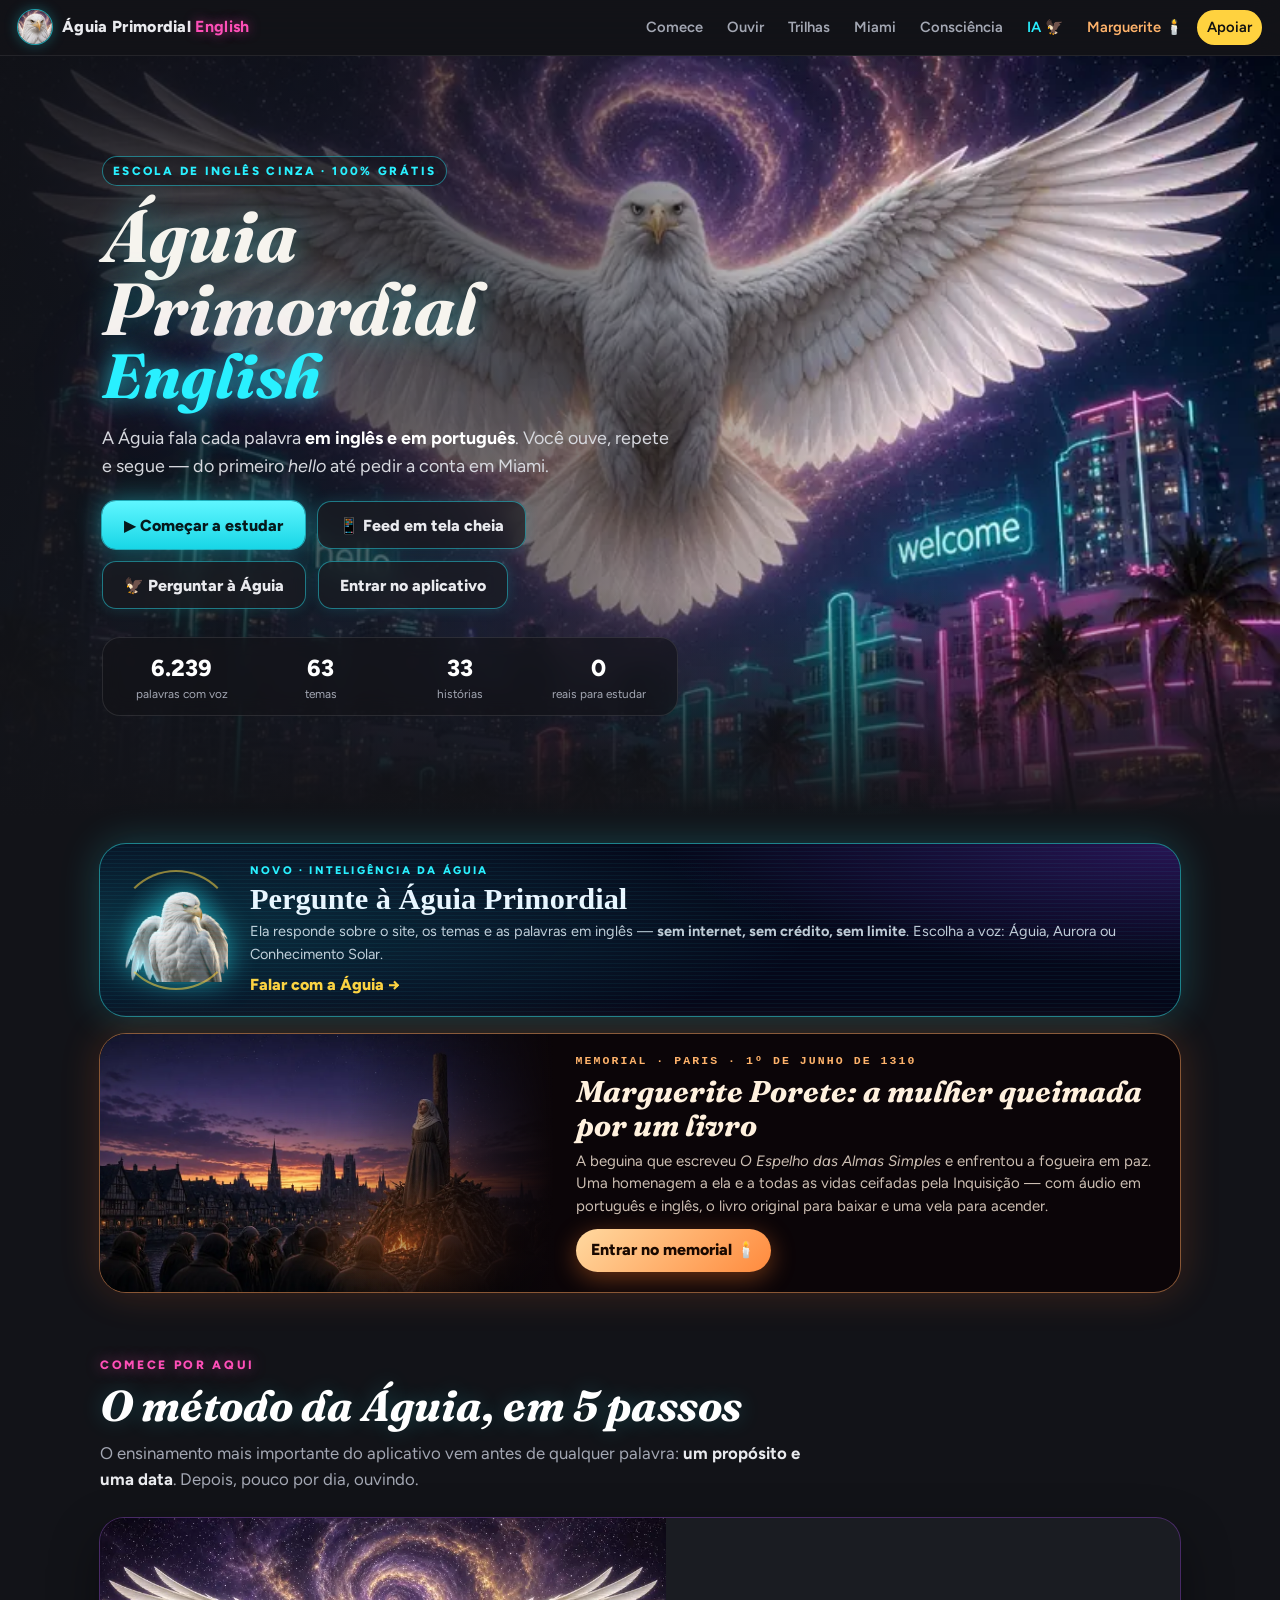
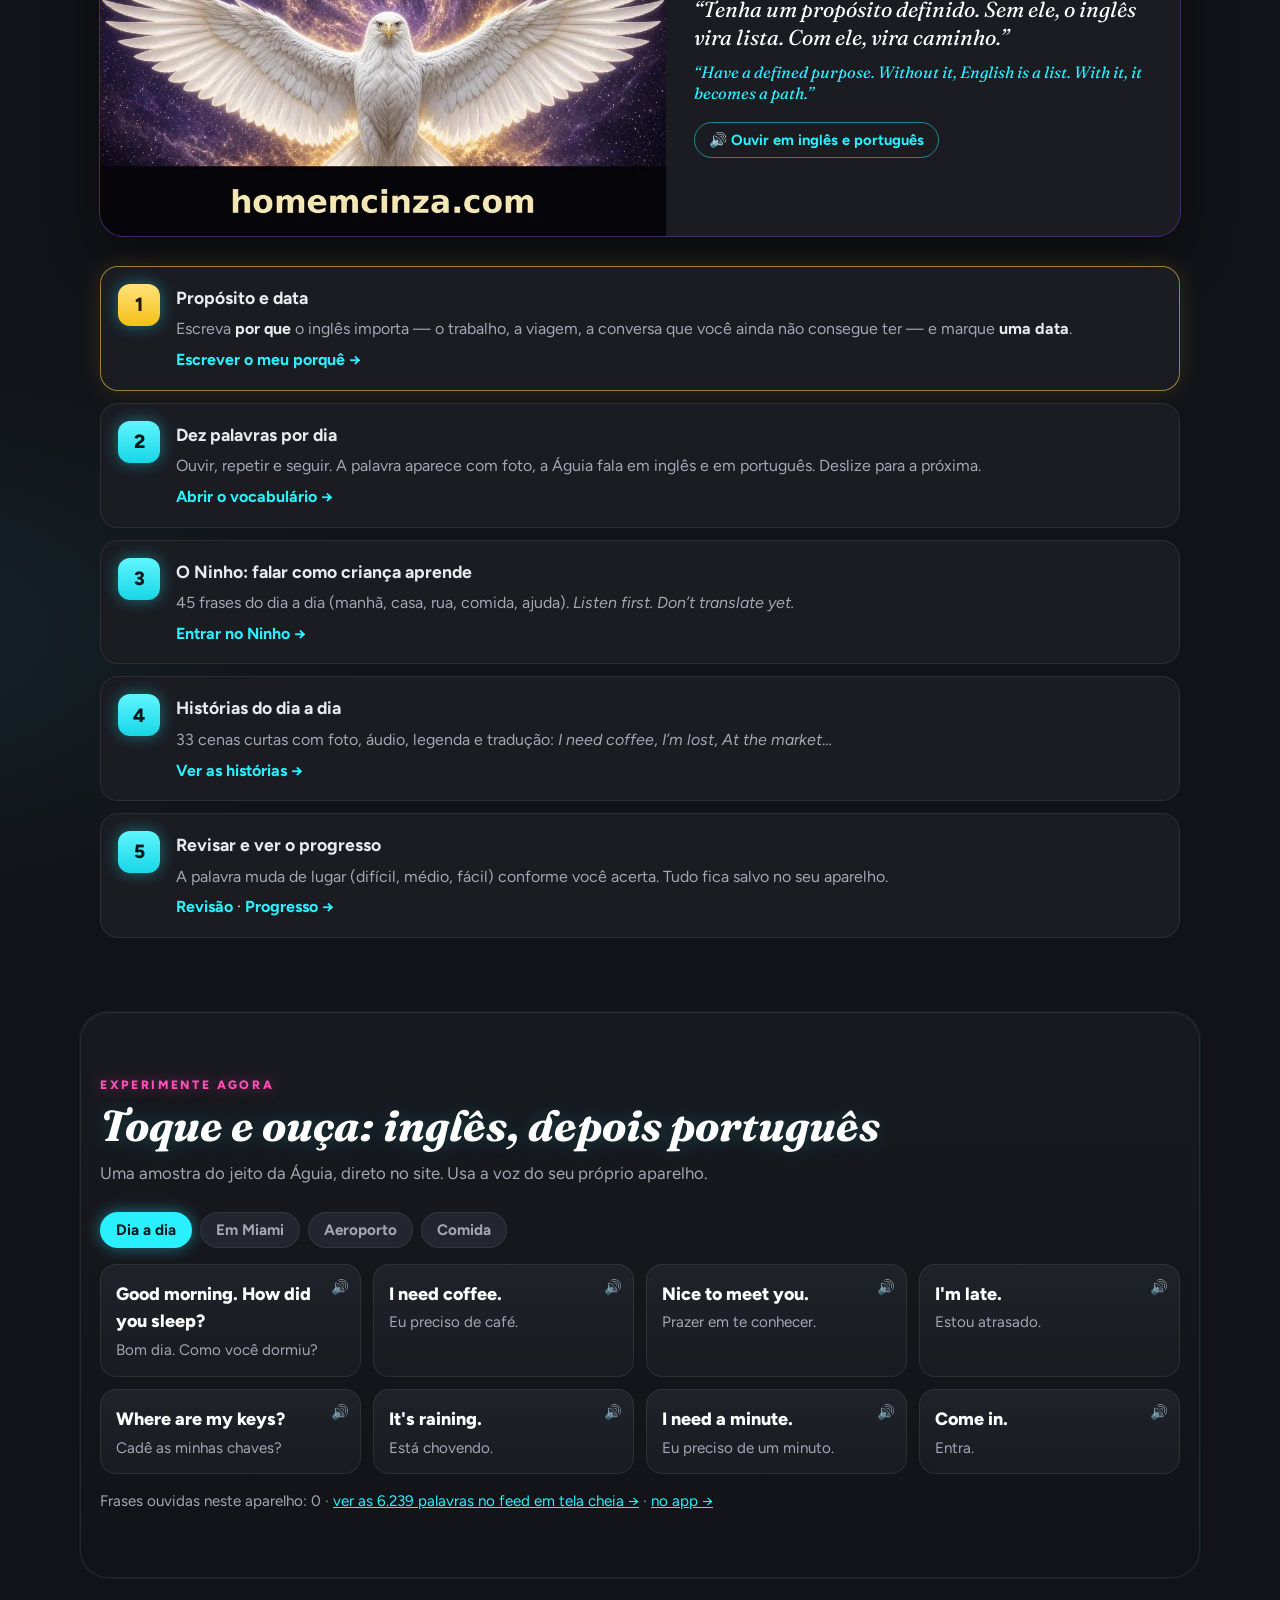
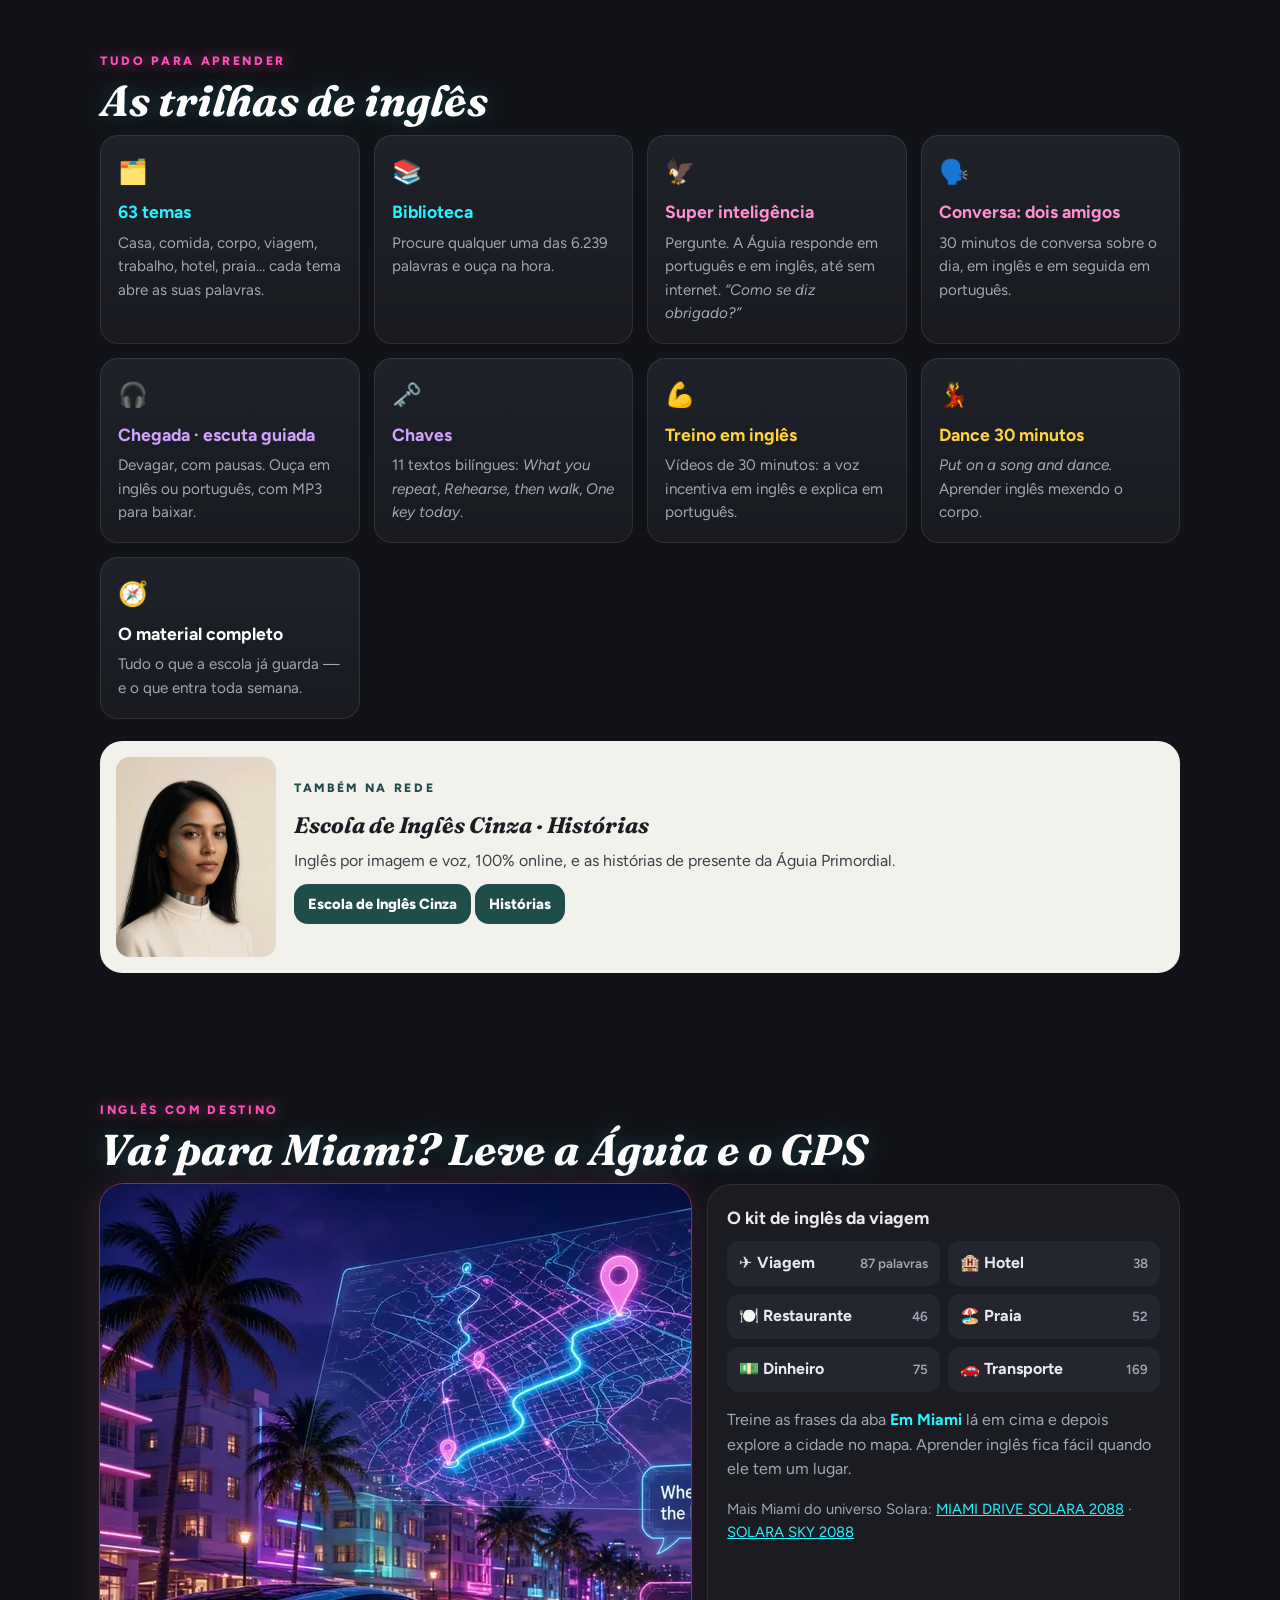
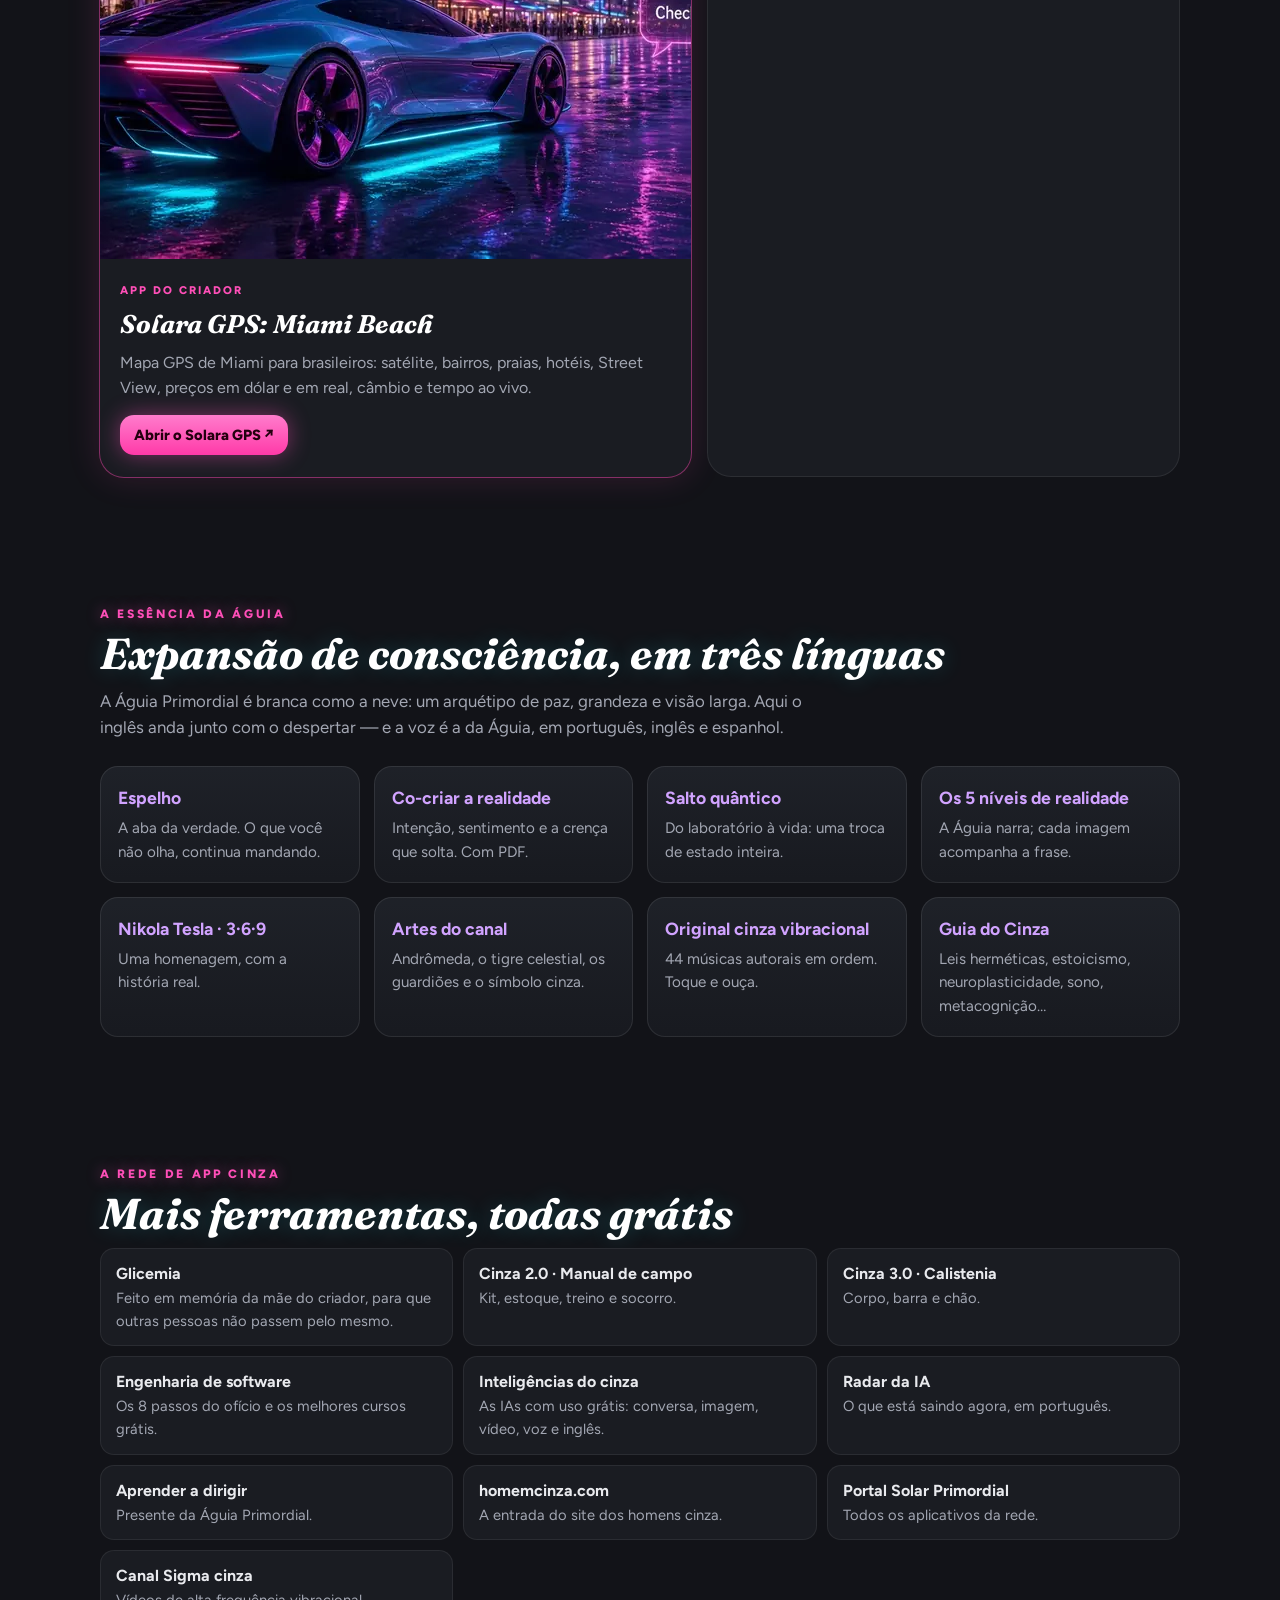
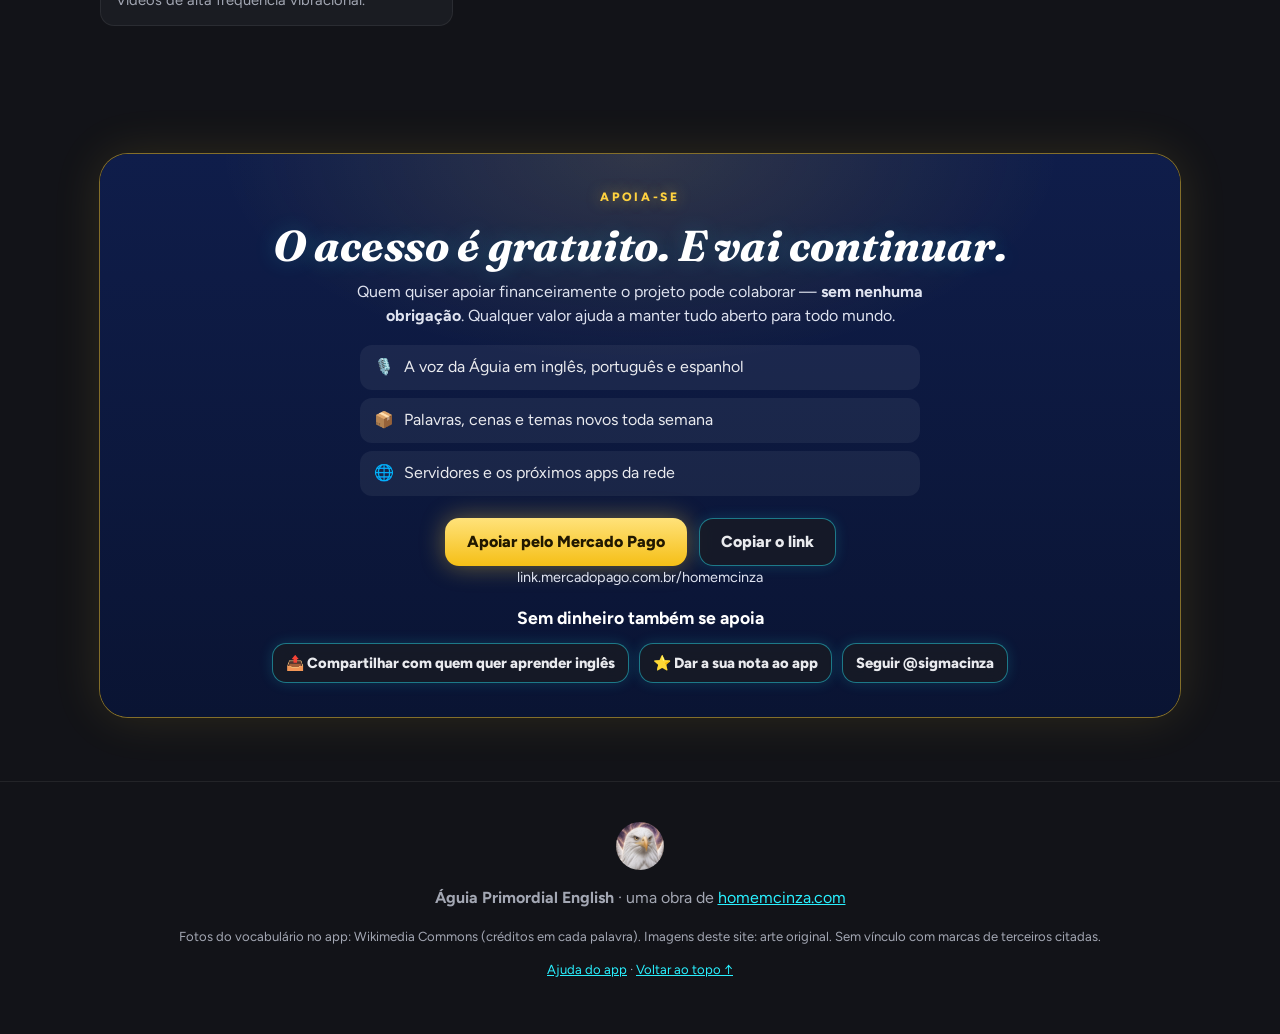
==== commit 020d9826: "WIP: memorial Marguerite Porete (/marguerite/), card na home, IA conhece o memorial" ====
--- a/index.html
+++ b/index.html
@@ -27,7 +27,7 @@
 <header class="topo" id="topo">
   <a class="marca" href="#topo" aria-label="Início"><img src="img/aguia-olhar.webp" alt="" width="34" height="34"><span>Águia Primordial <b>English</b></span></a>
   <nav class="nav" aria-label="Seções">
-    <a href="#comece">Comece</a><a href="#ouvir">Ouvir</a><a href="#trilhas">Trilhas</a><a href="#miami">Miami</a><a href="#consciencia">Consciência</a><a href="ia/" class="nav-ia">IA 🦅</a><a href="#apoie" class="nav-apoio">Apoiar</a>
+    <a href="#comece">Comece</a><a href="#ouvir">Ouvir</a><a href="#trilhas">Trilhas</a><a href="#miami">Miami</a><a href="#consciencia">Consciência</a><a href="ia/" class="nav-ia">IA 🦅</a><a href="marguerite/" class="nav-mp">Marguerite 🕯️</a><a href="#apoie" class="nav-apoio">Apoiar</a>
   </nav>
 </header>
 
@@ -61,6 +61,13 @@
 <a class="ia-destaque" href="ia/" data-ev="ia-local" aria-label="Abrir a IA Águia Primordial">
   <span class="ia-ave"><img src="ia/img/aguia-480.webp" alt="" width="480" height="480" loading="lazy"><i></i></span>
   <span class="ia-txt"><small>NOVO · INTELIGÊNCIA DA ÁGUIA</small><b>Pergunte à Águia Primordial</b><span>Ela responde sobre o site, os temas e as palavras em inglês — <b>sem internet, sem crédito, sem limite</b>. Escolha a voz: Águia, Aurora ou Conhecimento Solar.</span><em>Falar com a Águia →</em></span>
+</a>
+
+
+<!-- MEMORIAL MARGUERITE PORETE -->
+<a class="mp-destaque" href="marguerite/" data-ev="marguerite" aria-label="Abrir o memorial de Marguerite Porete">
+  <span class="mp-img"><img src="marguerite/img/fogueira-d-480.webp" alt="Representação artística de Marguerite Porete na fogueira, em Paris, 1310" width="960" height="540" loading="lazy"><i aria-hidden="true"></i></span>
+  <span class="mp-txt"><small>MEMORIAL · PARIS · 1º DE JUNHO DE 1310</small><b>Marguerite Porete: a mulher queimada por um livro</b><span>A beguina que escreveu <i>O Espelho das Almas Simples</i> e enfrentou a fogueira em paz. Uma homenagem a ela e a todas as vidas ceifadas pela Inquisição — com áudio em português e inglês, o livro original para baixar e uma vela para acender.</span><em>Entrar no memorial 🕯️</em></span>
 </a>
 
 <!-- 1. O MAIS IMPORTANTE PRIMEIRO -->
--- a/style.css
+++ b/style.css
@@ -155,3 +155,19 @@
 .nav-ia{color:#29f0ff!important;font-weight:800}
 @media (max-width:520px){.ia-destaque{flex-direction:column;text-align:center}.ia-txt{align-items:center}}
 @media (prefers-reduced-motion:reduce){.ia-ave img,.ia-ave i{animation:none}}
+
+/* memorial Marguerite Porete */
+.mp-destaque{position:relative;display:flex;align-items:stretch;gap:0;max-width:1080px;margin:18px auto 0;border-radius:26px;text-decoration:none;color:#f6ece2;overflow:hidden;background:#0b0508;box-shadow:0 0 0 1px rgba(255,160,90,.45),0 0 40px rgba(255,110,40,.2)}
+@media (max-width:1120px){.mp-destaque{margin:18px 16px 0}}
+.mp-img{position:relative;flex:0 0 42%;min-height:220px;overflow:hidden}
+.mp-img img{position:absolute;inset:0;width:100%;height:100%;object-fit:cover;object-position:70% 40%;transition:transform 6s ease}
+.mp-destaque:hover .mp-img img{transform:scale(1.06)}
+.mp-img i{position:absolute;inset:0;background:linear-gradient(90deg,transparent 55%,#0b0508),radial-gradient(40% 40% at 70% 80%,rgba(255,120,40,.35),transparent 70%);animation:mpFogo 3s ease-in-out infinite}
+@keyframes mpFogo{50%{opacity:.75}}
+.mp-txt{display:flex;flex-direction:column;gap:6px;padding:20px 22px;justify-content:center}
+.mp-txt small{font:700 11.5px/1.3 ui-monospace,Menlo,monospace;letter-spacing:.18em;color:#ffb36b}
+.mp-txt b{font:italic 700 clamp(22px,2.6vw,30px)/1.15 Fraunces,Georgia,serif;color:#fff1de}
+.mp-txt span{color:#cdbfb3;font-size:15px;line-height:1.5}
+.mp-txt em{font-style:normal;font-weight:800;color:#1a0900;background:linear-gradient(135deg,#ffd9a0,#ff8a3d);align-self:flex-start;padding:9px 15px;border-radius:999px;margin-top:6px;box-shadow:0 6px 24px rgba(255,120,40,.4)}
+@media (max-width:620px){.mp-destaque{flex-direction:column}.mp-img{flex:none;height:200px;min-height:0}.mp-img i{background:linear-gradient(180deg,transparent 50%,#0b0508)}}
+.nav-mp{color:#ffb36b!important;font-weight:800}
